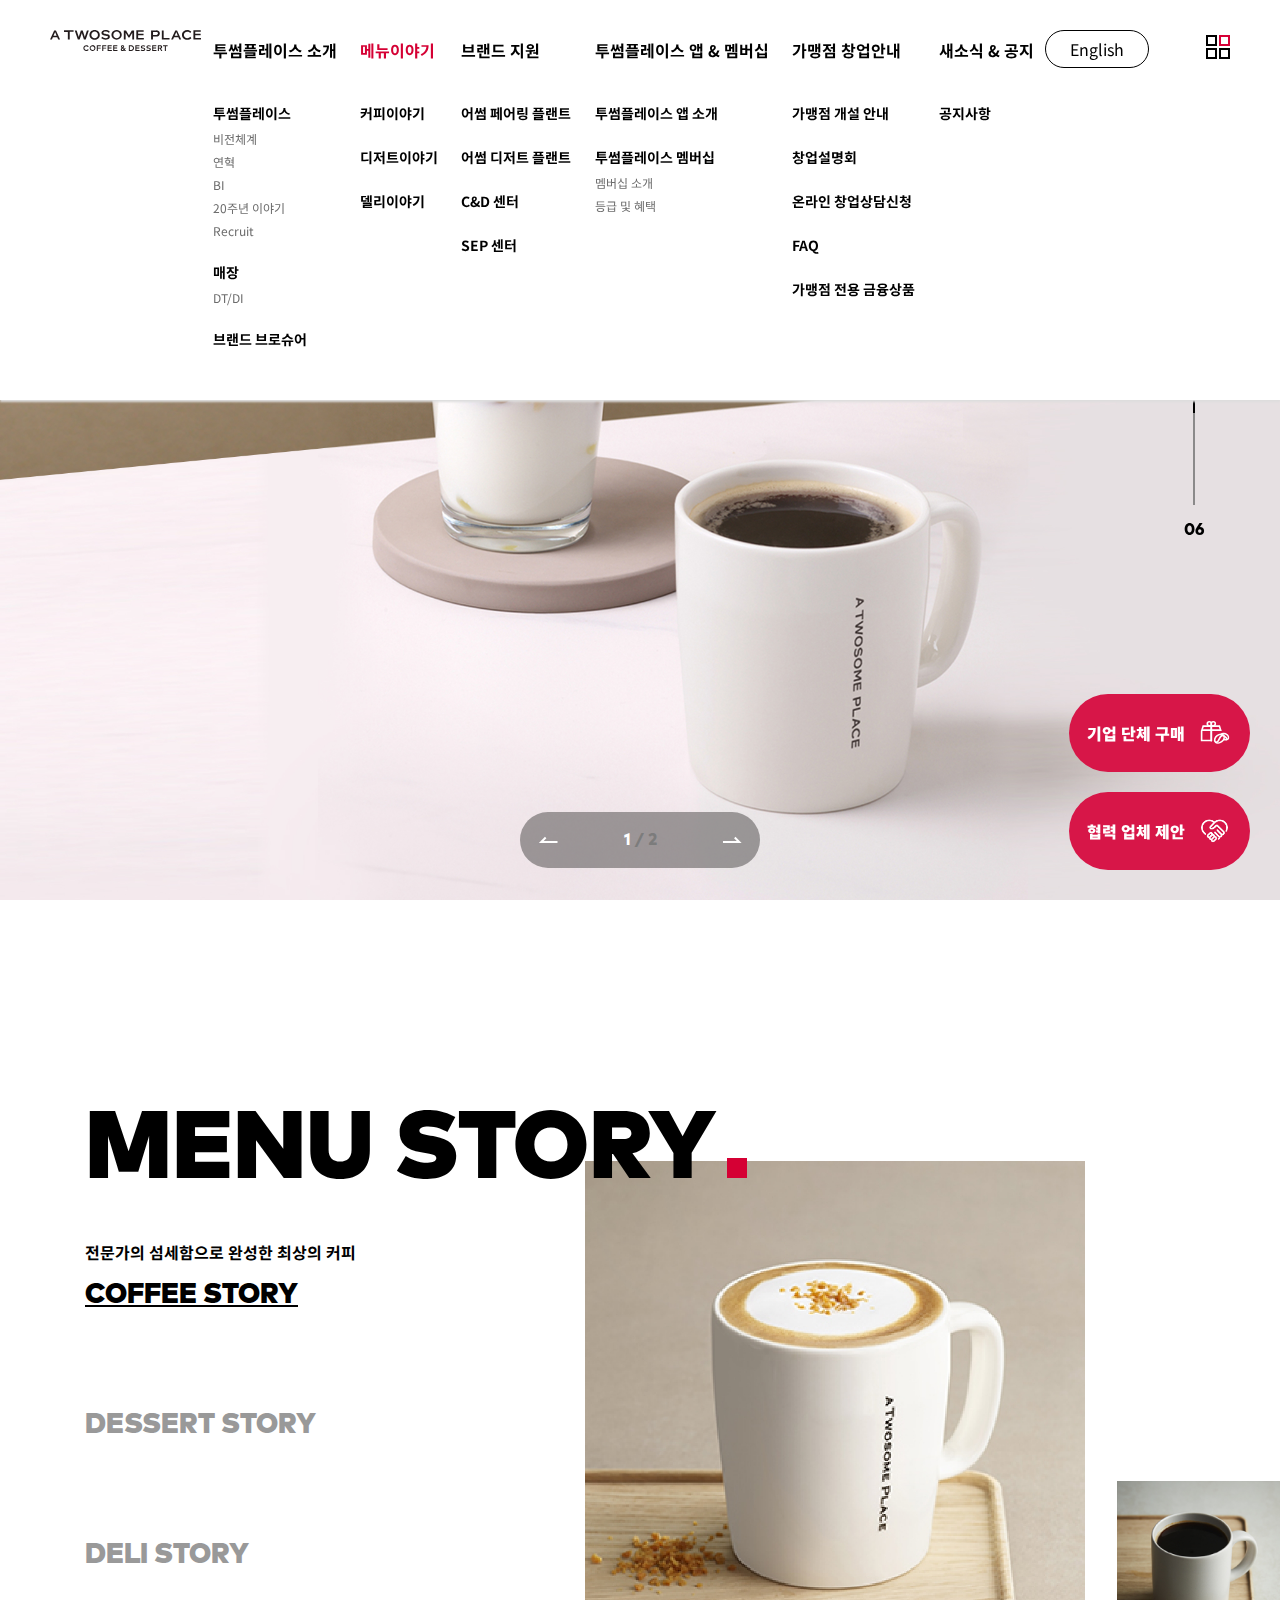
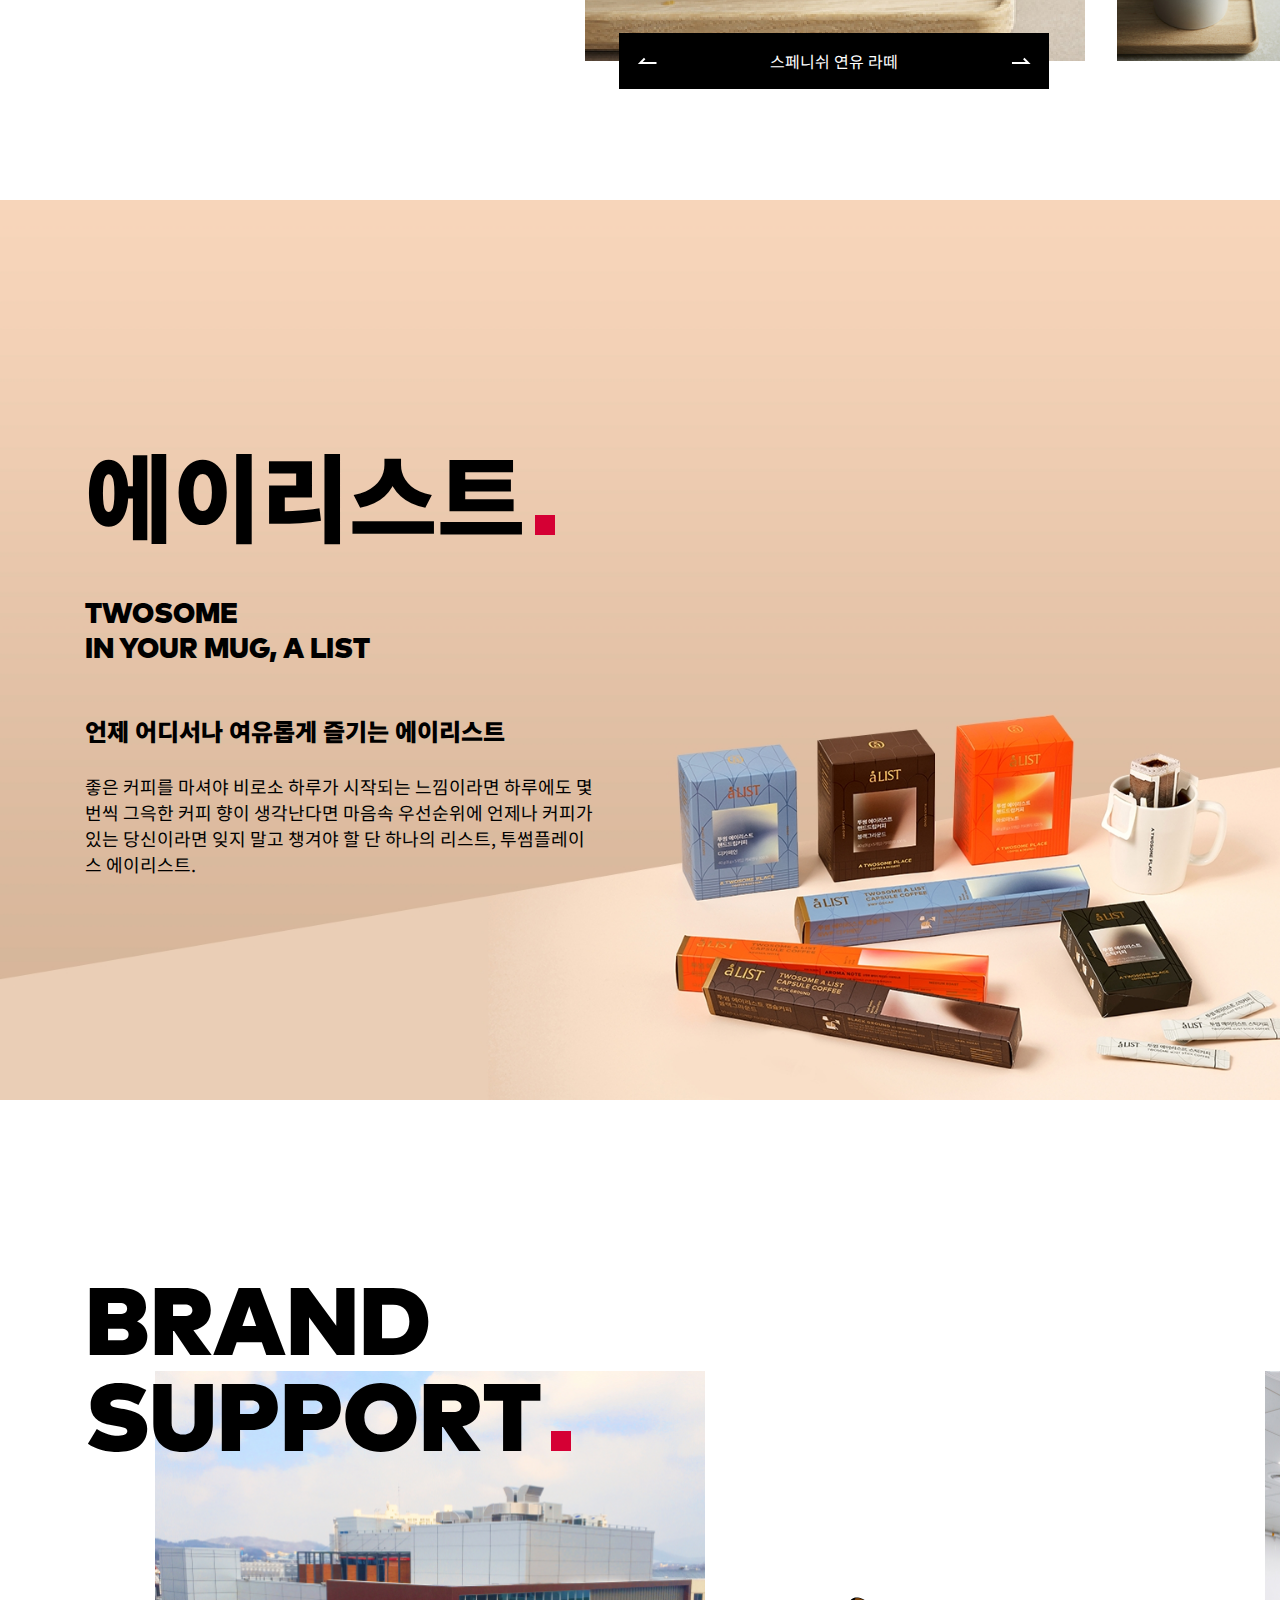
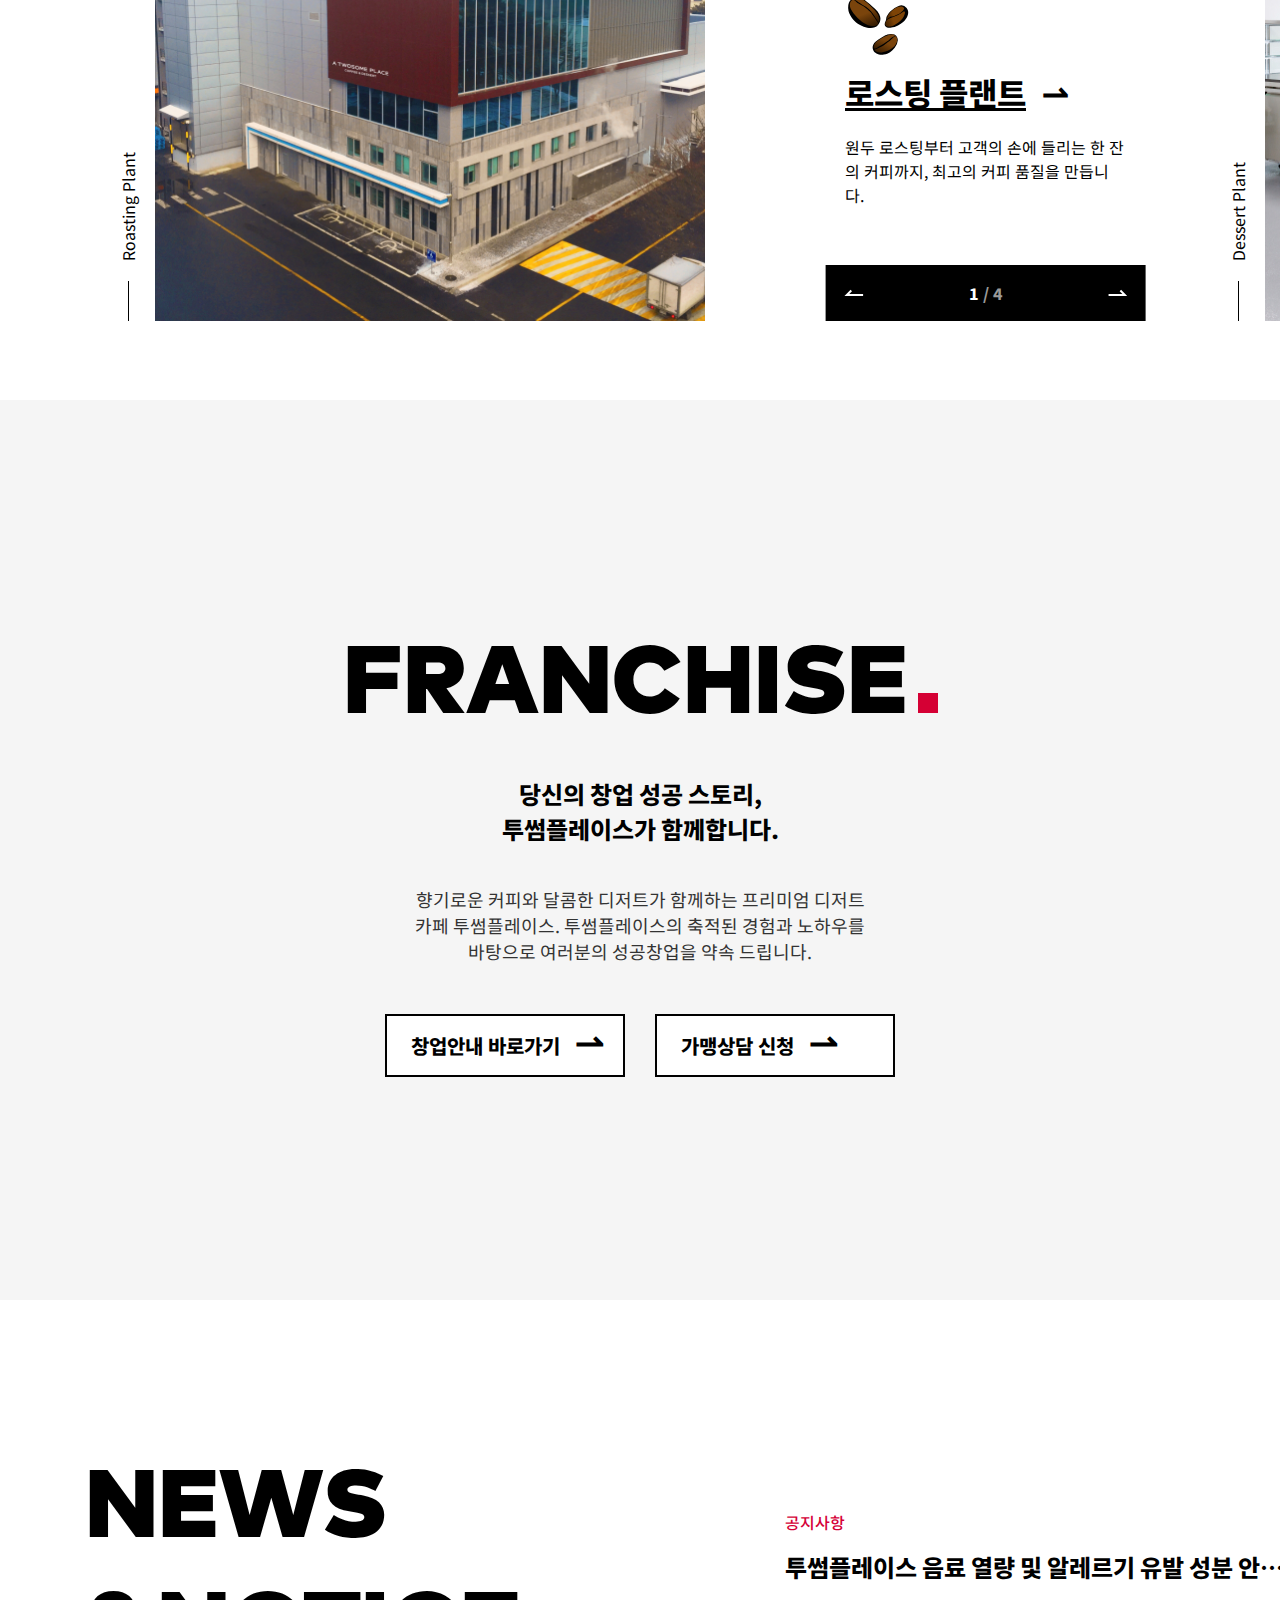
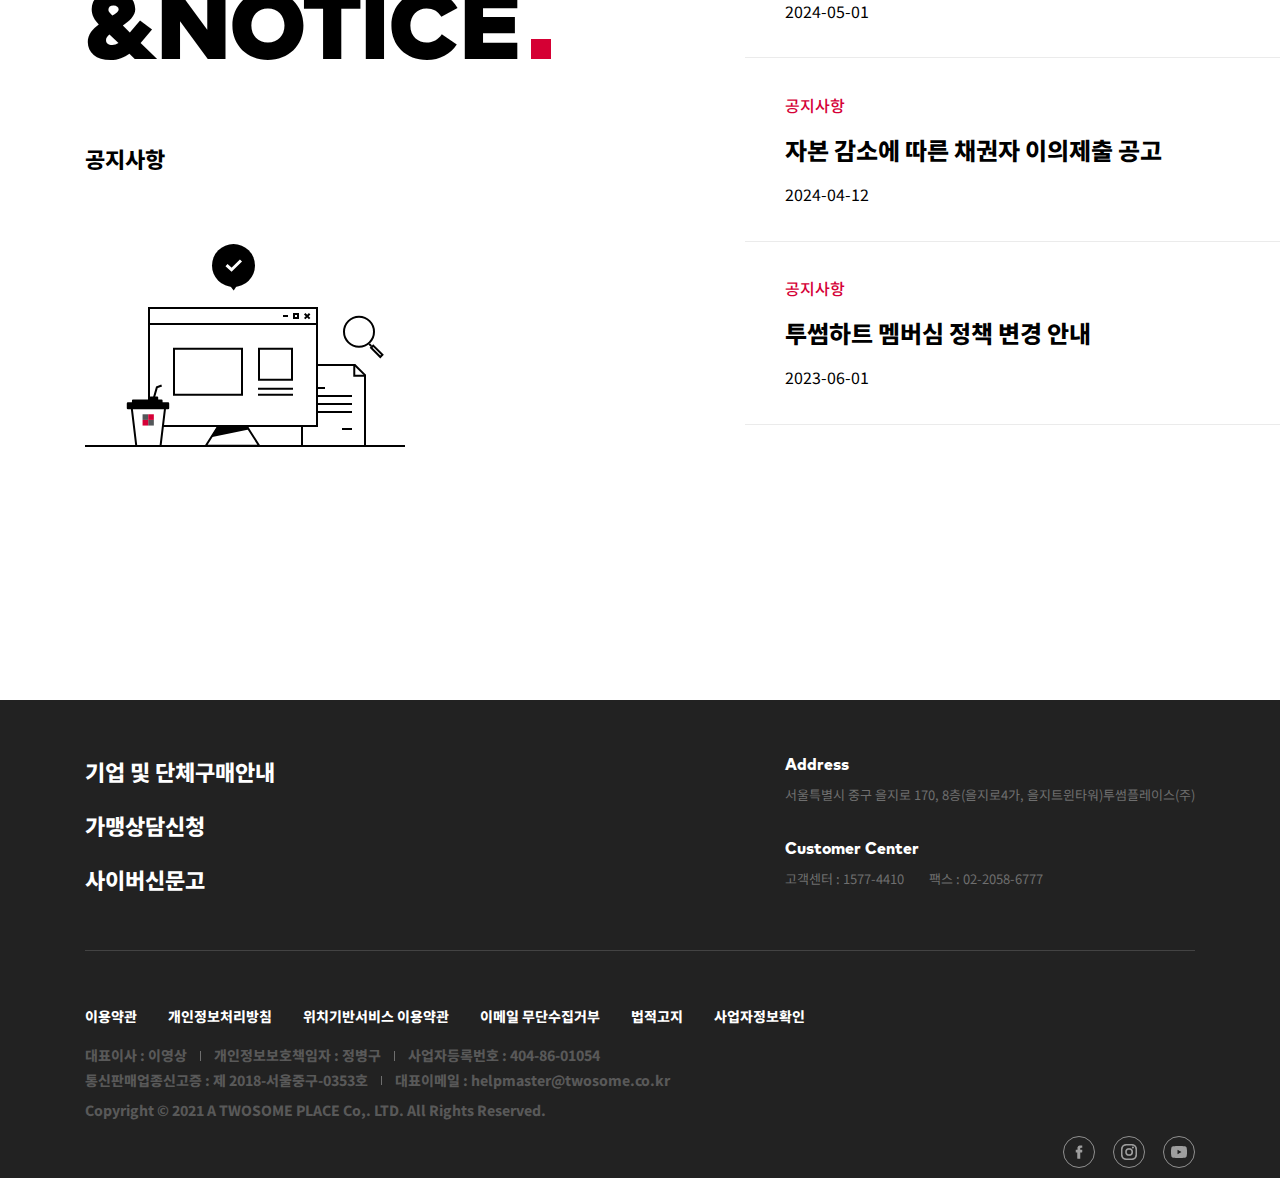
==== index.html @ de82278b "new" ====
<!DOCTYPE html>
<html lang="en">
<head>
    <meta charset="UTF-8">
    <meta name="viewport" content="width=device-width, initial-scale=1.0">
    <title>Document</title>
    <link rel="stylesheet" href="./style/reset.css">
    <link rel="preconnect" href="https://fonts.googleapis.com">
    <link rel="preconnect" href="https://fonts.gstatic.com" crossorigin>
    <link href="https://fonts.googleapis.com/css2?family=Noto+Sans+KR:wght@100..900&display=swap" rel="stylesheet">
    <link rel="stylesheet" href="./style/font.css">
    <link rel="stylesheet" href="./style/style_pc.css">
    <link rel="stylesheet" href="./style/style_tab.css">
    <link rel="stylesheet" href="./style/style_mo.css">
    <script src="./js/index.js"></script>
</head> 
<body>
    <!-- sliding section ui (한바닥씩 넘어가는 페이지)-->
    <div class="sliding_viewer">
        <div class="state cur_slide">01</div>
        <div class="process_box">
            <div class="current_process_bar"></div>
        </div>
        <div class="state all_slide">06</div>
    </div>
    
    <!-- 기업단체구매/협력업체제안 ui -->
    <ul class="fixed_menu">
        <li><a class="cor" href="#">기업 단체 구매</a></li>
        <li><a class="par" href="#">협력 업체 제안</a></li>
    </ul>

    <!-- 버튼 ui (최상단 슬라이드로 이동) -->
    <!-- <a href="#" class="btn_top">up</a> -->

    <header>
        <div id="logo">
            <h1><a href="./index.html"><img src="./img/logo_black.svg" alt="투썸플레이스로고"></h1></a>
        </div>
        <nav class="middle_nav">
            <ul>
                <li class="info"><a href="#">투썸플레이스 소개</a>
                    <ul>
                        <li>
                            <dl>
                                <dt><a href="#">투썸플레이스</a></dt>
                                <dd><a href="#">비전체계</a></dd>
                                <dd><a href="#">연혁</a></dd>
                                <dd><a href="#">BI</a></dd>
                                <dd><a href="#">20주년 이야기</a></dd>
                                <dd><a href="#">Recruit</a></dd>
                            </dl>
                        </li>
                        <li>
                            <dl>
                                <dt><a href="#">매장</a></dt>
                                <dd><a href="#">DT/DI</a></dd>
                            </dl>
                        </li>
                        <li>
                            <dl>
                                <dt><a href="#">브랜드 브로슈어</a></dt>
                            </dl>
                        </li>
                    </ul>
                </li>
                <li><a href="coffee_story.html">메뉴이야기</a>
                    <ul>
                        <li>
                            <dl>
                                <dt><a href="coffee_story.html">커피이야기</a>
                                </dt>
                            </dl>
                        </li>
                        <li>
                            <dl>
                                <dt>
                                    <a href="coffee_desert.html">디저트이야기</a>
                                </dt>
                            </dl>
                        </li>
                        <li><dl><dt><a href="#">델리이야기</a></dt></dl></li>
                    </ul>
                </li>

                <li><a href="#">브랜드 지원</a>
                <ul>
                    <li><dl><dt><a href="#">어썸 페어링 플랜트</dt></dl></a></li>
                    <li><dl><dt><a href="#">어썸 디저트 플랜트</dt></dl></a></li>
                    <li><dl><dt><a href="#">C&D 센터</dt></dl></a></li>
                    <li><dl><dt><a href="#">SEP 센터</dt></dl></a></li>
                </ul>
                </li>

                <li><a href="#">투썸플레이스 앱 & 멤버십</a>
                    <ul>
                        <li><dl><dt><a href="#">투썸플레이스 앱 소개</a></dt></dl></li>
                        <li>
                            <dl>
                                <dt><a href="#">투썸플레이스 멤버십</a></dt>
                                <dd><a href="#">멤버십 소개</a></dd>
                                <dd><a href="#">등급 및 혜택</a></dd>
                            </dl>
                        </li>
                    </ul>
                </li>
                <li><a href="#">가맹점 창업안내</a>
                    <ul>
                        <li><dl><dt><a href="#">가맹점 개설 안내</dt></dl></a></li>
                        <li><dl><dt><a href="#">창업설명회</dt></dl></a></li>
                        <li><dl><dt><a href="#">온라인 창업상담신청</dt></dl></a></li>
                        <li><dl><dt><a href="#">FAQ</dt></dl></a></li>
                        <li><dl><dt><a href="#">가맹점 전용 금융상품</dt></dl></a></li>
                    </ul>
                </li>
                <li><a href="#">새소식 & 공지</a>
                <ul>
                    <li><dl><dt><a href="#">공지사항</a></li></dt></dl>
                </ul>
                </li>
            </ul>
        </nav>

        <nav class="right_nav">
            <a class="lan_en twosome_en" href="#">English</a>
            <a href="#"><img src="./img/ico_24_allmenu_black.svg" alt="메뉴이미지"></a>
        </nav>
    </header>
    <main class="onepage_scl">
        <section class="main_banner">
            <div class="main_station">
                <ul class="main_train">
                    <li><img src="./img/imageye//MODS0030_20210617220418_hViWHnLB.jpg" alt="첫번 째 슬라이드 이미지 - 투썸플레이스 커피 사진"></li>
                    <li><img src="./img/imageye/MODS0030_20210617220342_PhOmqlrg.jpg" alt="두 번째 슬라이드 이미지 - 투썸플레이스 디저트 사진"></li>
                </ul>
                <div class="main_station_controler">
                    <div class="btn main_btn_prev"><img src="./img/imageye/ico_arrow_left.svg" alt="이전버튼"></div>
                    <div class="main_train_status">
                        <span class="main_cur_slide">1</span>
                        /
                        <span class="main_all_slide">2</span>
                    </div>
                    <div class="btn main_btn_next"><img src="./img/imageye/ico_arrow_right.svg" alt="다음버튼"></div>
                </div>
            </div>
        </section>       
        <section class="menu_story">
            <div class="inner_content">
                <div class="outer_menu">
                    <h2 class="big_title">MENU STORY</h2>
                    <div class="menu_frame">
                        <section>
                            <ul class="tab_title_ul">
                                <li class="on">
                                    <p>전문가의 섬세함으로 완성한 최상의 커피</p>
                                    <h3>COFFEE STORY</h3>
                                </li>
                                <li>
                                    <p>다양한 프리미엄 케이크 & 디저트</p>
                                    <h3>DESSERT STORY</h3>
                                </li>
                                <li>
                                    <p>가볍게 즐기는 맛있는 식사, 델리</p>
                                    <h3>DELI STORY</h3>
                                </li>
                            </ul>
                        </section>
                        <section class="tab_desc">
                            <div class="story_slider_station on">
                                <div class="story_slider_ctl">
                                    <div class="btn_story prev">
                                        <img src="./img/imageye/ico_arrow_left.svg" alt="이전메뉴">
                                    </div>
                                    <div class="menu_title_frame">스페니쉬 연유 라떼</div>
                                    <div class="btn_story next">
                                        <img src="./img/imageye/ico_arrow_right.svg" alt="다음메뉴">
                                    </div>
                                </div>
                                <ul class="story_slider_train">
                                    <li class="on">
                                        <a href="./coffee_story.html"><img src="./img/imageye/menu_coffee1.jpg" alt="스페니쉬 연유라떼"></a>
                                    </li>
                                    <li>
                                        <a href="./coffee_story.html"><img src="./img/imageye/menu_coffee2.jpg" alt="롱블랙"></a>
                                    </li>
                                    <li>
                                        <a href="./coffee_story.html"><img src="./img/imageye/menu_coffee3.jpg" alt="TWG 1837 블랙티"></a>
                                    </li>
                                    <li> 
                                        <a href="./coffee_story.html"><img src="./img/imageye/menu_coffee4.jpg" alt="스트로베리 피치 프라페"></a>
                                    </li>
                                </ul>
                            </div>
                            <div class="story_slider_station">
                                <ul class="story_slider_train">
                                    <li class="on">
                                        <a href="./coffee_desert.html"><img src="./img/imageye/menu_dessert1.jpg" alt="스트로베리 초콜릿 생크림"></a>
                                    </li>
                                    <li>
                                        <a href="./coffee_desert.html"><img src="./img/imageye/menu_dessert2.jpg" alt="마스카포네 티라미수"></a>
                                    </li>
                                    <li>
                                        <a href="./coffee_desert.html"><img src="./img/imageye/menu_dessert3.jpg" alt="레드벨벳"></a>
                                    </li>
                                    <li>
                                        <a href="./coffee_desert.html"><img src="./img/imageye/img_p_menu11.jpg" alt="뉴욕 치즈 케이크"></a>
                                    </li>
                                    <li>
                                        <a href="./coffee_desert.html"><img src="./img/imageye/menu_dessert5.jpg" alt="아이스 박스"></a>
                                    </li>
                                    <li>
                                        <a href="./coffee_desert.html"><img src="./img/imageye/menu_dessert6.jpg" alt="마카롱 세트(6개입)"></a>
                                    </li>
                                    <li>
                                        <a href="./coffee_desert.html"><img src="./img/imageye/menu_dessert7.jpg" alt="소프트 아이스크림(컵)"></a>
                                    </li>
                                </ul>
                            </div>
                            <div class="story_slider_station">
                                <ul class="story_slider_train">
                                    <li class="on">
                                        <a href="./coffee_desert.html"><img src="./img/imageye/menu_deli6.jpg" alt="호밀 B. E. L. T"></a>
                                    </li>
                                    <li>
                                        <a href="./coffee_desert.html"><img src="./img/imageye/menu_deli2.jpg" alt="페스토 햄치즈 파니니"></a>
                                    </li>
                                    <li>
                                        <a href="./coffee_desert.html"><img src="./img/imageye/menu_deli7.jpg" alt="# 베리 머치 에그"></a>
                                    </li>
                                    <li> 
                                        <a href="./coffee_desert.html"><img src="./img/imageye/menu_deli4.jpg" alt="그릴드 치킨 샐러드"></a>
                                    </li>
                                    <li> 
                                        <a href="./coffee_desert.html"><img src="./img/imageye/menu_deli8.jpg" alt="코코넛 카야 크루아상"></a>
                                    </li>
                                </ul>
                            </div>
                        </section>
                    </div>
                 </div>
            </div>
        </section>
        <section class="a_list">
            <div class="inner_content">
                <div class="a_list_txt">
                    <h2 class="big_title">에이리스트</h2>
                    <h3>TWOSOME<br>
                    IN YOUR MUG, A LIST</h3>
                    <h4>언제 어디서나 여유롭게 즐기는 에이리스트</h4>
                    <p>좋은 커피를 마셔야 비로소 하루가 시작되는 느낌이라면 하루에도 몇 번씩 그윽한 커피 향이 생각난다면 마음속 우선순위에 언제나 커피가 있는 당신이라면 잊지 말고 챙겨야 할 단 하나의 리스트, 투썸플레이스 에이리스트.</p>
                </div>
            </div>
        </section>
        <section class="brand_support">
            <div class="inner_content">
                <div class="outer_content">
                    <h2 class="big_title">BRAND<br>SUPPORT</h2>
                    <div class="brand_support_station">
                        <ul class="brand_support_train">
                            <li>
                                <figure>
                                    <figcaption>Roasting Plant</figcaption>
                                    <img src="./img/imageye/main_brand1.jpg" alt="로스팅 플랜트">
                                </figure>
                                <div class="brand_support_txt">
                                    <h5 class="sup1"><a href="#">로스팅 플랜트</a></h5>
                                    <p>원두 로스팅부터 고객의 손에 들리는
                                        한 잔의 커피까지, 최고의 커피 품질을
                                        만듭니다.
                                    </p>
                                </div>
                            </li>
                            <li>
                                <figure>
                                    <figcaption>Dessert Plant</figcaption>
                                    <img src="./img/imageye/main_brand2.jpg" alt="로스팅 플랜트">
                                </figure>
                                <div class="brand_support_txt">
                                    <h5 class="sup2"><a href="#">디저트 플랜트</a></h5>
                                    <p>최고의 맛과 품질을 자랑하는
                                        투썸플레이스의 디저트를 만듭니다.
                                    </p>
                                </div>
                            </li>
                            <li>
                                <figure>
                                    <figcaption>C&D Center</figcaption>
                                    <img src="./img/imageye/main_brand1.jpg" alt="로스팅 플랜트">
                                </figure>
                                <div class="brand_support_txt">
                                    <h5 class="sup3"><a href="#">C&D센터</a></h5>
                                    <p>창의성을 바탕으로 고부가가치 제품
                                        개발과 원가경쟁력을 갖춘 제품 체계를
                                        만들어 고객의 만족도를 높이고,
                                        더욱 투썸플레이스답게 만들어주는
                                        곳입니다.
                                    </p>
                                </div>
                            </li>
                            <li>
                                <figure>
                                    <figcaption>SEP Center</figcaption>
                                    <img src="./img/imageye/main_brand1.jpg" alt="로스팅 플랜트">
                                </figure>
                                <div class="brand_support_txt">
                                    <h5 class="sup4"><a href="#">SEP센터</a></h5>
                                    <p>투썸플레이스 SEP센터는 브랜드 가치를
                                        만들어 내는 전문가 육성 센터입니다.
                                    </p>
                                </div>
                            </li>
                        </ul>
                        <div class="story_slider_ctl">
                            <div class="btn_story prev">
                                <img src="./img/imageye/ico_arrow_left.svg" alt="이전메뉴">
                            </div>
                            <div class="menu_title_frame">
                                <span class="on">1</span>
                                <span>/ 4</span>
                            </div>
                            <div class="btn_story next">
                                <img src="./img/imageye/ico_arrow_right.svg" alt="다음메뉴">
                            </div>
                        </div>
                    </div>
                </div>
            </div>
        </section>
        <section class="franchise">
            <div class="animation_bg">
                <!-- <div class="circle cir1"></div>
                <div class="circle cir2"></div>
                <div class="circle cir3"></div>
                <div class="circle cir4"></div>
                <div class="circle cir5"></div> -->
            </div>
            <script>
                let animationBG = document.querySelector(".animation_bg")
                let result = ``
                for(let i=0; i<10 ; i++){
                    let divtop = (Math.random()*900)+50
                    let stime = Math.random()*4
                    let dtime = Math.random()*10+5 
                    // 50~ 950 사이
                    result += `<div class="circle" style= "animation: moveRtoL ${dtime}s linear ${stime}s infinite; top:${divtop}px"></div>`
                }
                animationBG.innerHTML = result
            </script>
            <div class="fran_bg">
            </div>
            <script>
                let franBG = document.querySelector(".fran_bg")
                let result1 = ``
                for(let j=1;j<=5;j++){
                    let divtop1 = (Math.random()*900)+50 
                    let stime1 = Math.random()*20
                    let dtime1 = Math.random()*10+10

                    result1 += `<div class="moveimg move_img${j}" style="background: url(./img/img_store_0${j}@3x.png) no-repeat 50% 50% / cover; animation: moveRtoL2 ${dtime1}s linear ${stime1}s infinite; top:${divtop1}px"></div>`
                }
                franBG.innerHTML = result1
            </script>
                
            <div class="inner_content">
                <div class="outer_fran">
                    <h2 class="big_title">FRANCHISE</h2>
                    <p class="fran1">당신의 창업 성공 스토리,<br>
                        투썸플레이스가 함께합니다.</p>
                     <p class="fran2">향기로운 커피와 달콤한 디저트가 함께하는 프리미엄 디저트<br>
                        카페 투썸플레이스. 투썸플레이스의 축적된 경험과 노하우를<br>
                        바탕으로 여러분의 성공창업을 약속 드립니다.</p>   
                    <div class="link_box">
                        <a href="#">창업안내 바로가기</a>
                        <a href="#">가맹상담 신청</a>
                    </div>
                </div>
            </div>
        </section>
        <section class="news_notice">
            <div class="inner_content">
                <div class="outer_content">
                    <div class="left_content">
                        <h2 class="big_title">NEWS<br>&NOTICE</h2>
                        <div class="left_bottom_content">
                            <p>공지사항</p>
                            <img src="./img/main_news_illust.svg" alt="뉴스일러스트">
                        </div>
                    </div>
                    <div class="right_content">  
                        <ul class="right_ul">
                            <li>
                                <a href="#">
                                <h3>투썸플레이스 음료 열량 및 알레르기 유발 성분 안내아아아</h3>
                                <p>2024-05-01</p>
                                </a>
                            </li>
                            <li>
                                <a href="#">
                                <h3>자본 감소에 따른 채권자 이의제출 공고</h3>
                                <p>2024-04-12</p>
                                </a>
                            </li>
                            <li>
                                <a href="#">
                                <h3>투썸하트 멤버심 정책 변경 안내</h3>
                                <p>2023-06-01</p>
                                </a>
                            </li>
                        </ul>
                    </div>
                </div>
            </div>
        </section>

    </main>
    <footer>
        <div class="inner_content">
            <div class="foot_top">
                <div class="foot_left">
                    <ul>
                        <li><a href="#">기업 및 단체구매안내</li></a>
                        <li><a href="#">가맹상담신청</li></a>
                        <li><a href="#">사이버신문고</li></a>
                    </ul>
                </div>
                <div class="foot_right">
                    <dl>
                        <dt>Address</dt>
                        <dd><Address>서울특별시 중구 을지로 170, 8층(을지로4가, 을지트윈타워)투썸플레이스(주) </Address></dd>
                        <dt>Customer Center</dt>
                        <div>
                            <dd>고객센터 : 1577-4410 </dd>
                            <dd>팩스 : 02-2058-6777</dd>
                        </div>
                    </dl>
                </div>
            </div>
            <div class="foot_bottom">
                <ul class="bt1">
                    <li><a href="#">이용약관</a></li>
                    <li><a href="#">개인정보처리방침</a></li>
                    <li><a href="#">위치기반서비스 이용약관</a></li>
                    <li><a href="#">이메일 무단수집거부</a></li>
                    <li><a href="#">법적고지</a></li>
                    <li><a href="#">사업자정보확인</a></li>
                </ul>
                <ul class="bt2">
                    <li>대표이사 : 이영상</li>
                    <li>개인정보보호책임자 : 정병구</li>
                    <li>사업자등록번호 : 404-86-01054</li>
                    <li>통신판매업종신고증 : 제 2018-서울중구-0353호</li>
                    <li>대표이메일 : helpmaster@twosome.co.kr</li>
                </ul>
                <p>Copyright &copy; 2021 A TWOSOME PLACE Co,. LTD. All Rights Reserved.</p>
            </div>
            <div class="linked">
                <a href="#"><img src="./img/facebook.png" alt="페이스북이미지"></a>
                <a href="#"><img src="./img/instargram.png" alt="인스타이미지"></a>
                <a href="#"><img src="./img/youtube.png" alt="유튜브이미지"></a>
            </div>
        </div>
    </footer>
</body>
</html>
---- style/font.css ----
@font-face {
    font-family: "twosome_en";
    src: url("../font/MARKPROBOLD.woff");
    font-weight: 700;
}
@font-face {
    font-family: "twosome_en";
    src: url("../font/MARKPROBLACK.woff");
    font-weight: 900;
}
@font-face {
    font-family: "twosome_en";
    src: url("../font/MARKPROBOOK.woff");
    font-weight: 400;
}
@font-face {
    font-family: "twosome_en";
    src: url("../font/MARKPROHEAVY.woff");
    font-weight: 800;
}
---- style/style_pc.css ----
@media (min-width :1024px){




/* common */

*{box-sizing: border-box;}
html{
    font-family: "Noto Sans KR", sans-serif;
    font-size: 16px;
}
/* .first_section{} */
.inner_content{
    /* 컨텐츠가 놓이는 공간 1110픽셀 화면 중앙배치 */
    width:1110px;
    margin:0 auto;
}

main>section{
    padding:60px 0;
}


h2{
    font-size: 35px;
    font-weight: 700;
}

.pColor_f{
    color:#d50034 !important
}

/* .twosome_en{
    font-family: "twosome_en";
    font-weight: 200;
} */
header{
    box-shadow:0px 2px 2px transparent ;
    /* border:1px solid red; */
    height:100px;
    padding:0 50px;
    display: flex;
    justify-content: space-between;
    align-items: flex-start;
    overflow: hidden;
    transition: all 0.6s ease 0s;
    position:fixed;
    width: 100%;
    top:0;
    z-index: 1000;
    background:rgba(255, 255, 255, 0);
}


header:hover{
    box-shadow:0px 2px 2px #dddddd ;
    height: 400px;
    background: white;;
}
main{
    padding-top: 100px;
}
#logo{
    /* border:1px solid lime; */
    margin-top: 30px;
}
#logo img{
    width: 200px;
}

.middle_nav{
    align-self:flex-start ;
    /* border:1px solid blue; */
    width: 1120px;
}


.middle_nav>ul{
    display: flex;
    align-items: flex-start;
    justify-content: space-around;
}


.middle_nav>ul>li>ul>li{
    /* border:1px solid blue; */
    margin-bottom: 20px;
}

.middle_nav>ul>li>ul>li:last-of-type{
    margin-bottom: 0;
}

.middle_nav>ul>li>ul>li>dl>dd{
    /* border:1px solid pink; */
    margin-bottom:6px;
}
.middle_nav>ul>li>ul>li>dl>dt{
    /* border:1px solid pink; */
    margin-bottom:6px;
}
.middle_nav>ul>li>ul>li>ul>li:last-of-type{
    margin-bottom: 0;
}



.middle_nav>ul>li>ul>li>dl>dt>a{font-size: 14px;
font-weight: bold;}
.middle_nav>ul>li>ul>li>dl>dd{font-size: 12px;
color:#6c6c6c}


.middle_nav a:hover{
    color:#d50034
}

/* .middle_nav>ul>li>ul{display: none;} */

.middle_nav>ul>li>a{
    display:flex;
    height: 100px;
    align-items: center;
    font-weight: bold;
}

.right_nav{
    display: flex;
    justify-content: space-between;
    width:245px;
    align-items: center;
    margin-top: 30px;
}
.lan_en{
    border:1px solid black;
    padding:6px 24px;
    border-radius: 32px;
    transition:  all 0.5s ease 0s;

}
.lan_en:hover{
    border:1px solid #d50034;
    background:#d50034 ;
    color: white;
}



.middle_nav>ul>li:nth-of-type(2)>a{
    color:#d50034
}

/* 서브페이지 타이틀부분 */
.title .inner_content{
    padding-bottom: 72px;
}

.title h2{
    font-size: 62px;
    font-weight: bold;
}
.inner_content>p{
    margin-bottom: 70px;
}

.title p a{
    color:#5f5f5f;
    padding: 0 7px;
}
.title p a:nth-of-type(1){
    padding-left: 0;
}

.middlecontent .inner_content{
    display: flex;
    justify-content: space-between;
}

.txtframe{
    width:480px;
    display: flex;
    flex-direction: column;
    justify-content: space-between;
    padding: 63px 0 53px 0;
}

/* .txtframe>*{
    flex:1;
} */


.imgframe{
    width: 443px;
}

.txtframe>h3{
    /* width:360px ; */
    font-size:  55px;
    font-family: "twosome_en";
    font-weight: 900;
}

.sub_txt{
    font-size: 27px;
    font-weight: 700;
}



.second_section>.inner_content>h2{
    margin-bottom: 28px;
}
.blend_list{
    display: flex;
    text-align: center;
}

.blend_list>li{
    border:1px solid #e1e1e1;
    flex:1;
    margin-right:28px;
}
.blend_list>li:last-of-type{
    margin-right: 0;
}

.bd_top{
    border-bottom:1px solid #e1e1e1;
    padding:45px 0;
}

.bd_bt{
    padding:45px 35px;
    font-size:13px;
}


.bd_top>dl>dt{
    font-size:17px;
    font-family: "twosome_en","Noto Sans KR", sans-serif;
    font-weight: 800;
    margin-top: 26px;
    margin-bottom: 10px;
}

.bd_top>dl>dd{
    font-size:12px;
    font-family: "twosome_en","Noto Sans KR", sans-serif;
    font-weight: 400;
    color:#53575a;
}
.pl_f25329{
    color:#f25329 !important
}

.pl_4388bc{
    color:#4388bc !important
}

.bd_bt .bd_bold{
    font-size:18px;
    font-family: "twosome_en","Noto Sans KR", sans-serif;
    font-weight:700 ;
    margin-bottom:10px;
}

.bd_bt>h3{
    font-size:18px;
    font-family: "twosome_en","Noto Sans KR", sans-serif;
    font-weight:700 ;
    margin-bottom:10px;
}

.bd_bt>ul{
    font-family: "twosome_en","Noto Sans KR", sans-serif;
}


.bd_bt>dl{
    margin-bottom:30px;
}

.bd_bt>dl:last-of-type{
    margin-bottom: 0;
}

.bd_bt>ul>li{
    margin-bottom: 12px;
}

.bd_bt>ul>li:last-of-type{
    margin-bottom: 0;
}

.bd_bt>ul>li::before{
    color:#d50037;
    content: "✔";
    margin-right:8px;
}

.bd_bt>.bd_score{
    width: 160px;
    display: flex;
    margin:10px auto;
    align-items: center;
    justify-content: space-between;
}

.bd_score>dt{
    margin-right:16px
}
.bd_score>dd{
    font-size:0;
    width: 16px;
    height: 16px;
    background: #d6d6d6;
    border-radius: 50%;
}
.bd_score>dd:last-of-type{
    margin-right: 0;
}

.bd_score>.active{
    background:#d50037;
}


.third_section>.inner_content>h2{
    margin-bottom:30px;
}

.drink_list{
    width: 100%;
    display: flex;
    flex-wrap: wrap;
}

.drink_list>li{
    width: calc((100% - 90px)/4);
    margin-right: 30px;
    margin-bottom: 50px;
}

.drink_list>li:nth-of-type(4n){
    margin-right: 0;
}

.drink_list>li>dl{
    margin-top: 30px;
}
.drink_list>li>dl>dt:nth-of-type(1){
    font-size:20px;
    font-weight: 700;
    margin-bottom: 15px;
}
.drink_list>li>dl>dt:nth-of-type(2){
    font-family: "twosome_en","Noto Sans KR", sans-serif;
    font-size:14px;
    color:#707070;
    margin-bottom: 25px;
}
.drink_list>li>dl+p{
    font-size:13px;
    margin-top:20px;
    color:#707070;
}

.drink_list>li>div{
    height: 256px;
}
.drink_list>li>div img{
    width: 100%;
    height: 100%;
    object-fit: cover;
}

.drink_list>li>div{
    position: relative;
}
.drink_list>li>div>span{
    font-size: 10px;
    font-family: "twosome_en","Noto Sans KR", sans-serif;
    padding:5px 8px 4px 8px;
    top:8px;
    left:0;
    position: absolute;
    background: black;
    color:white;
}
footer{
    margin-top: 100px;
    background: #222222;
    color:white;
    padding-bottom:10px;
}

.foot_top{
    width: 100%;
    padding-top:55px;
    display:flex;
    justify-content: space-between;
    padding-bottom:55px;
    border-bottom: 1px solid #434343;
}

.foot_left>ul{
    font-size: 22px;
    font-weight: 800;
    display: flex;
    height: 140px;
    flex-direction: column;
    justify-content: space-between;
}

.foot_right>dl>dt{
    margin-bottom: 10px;
    font-family: "twosome_en","Noto Sans KR", sans-serif;
    font-weight: 800;
}

.foot_right dd{
    color:#6f6f6f;
    font-size: 13px;
}
.foot_right>dl>dd:nth-of-type(1){
    margin-bottom:35px;
}
.foot_right>dl>div{
    display: flex;
}

.foot_right>dl>div>dd:nth-of-type(1){
    margin-right:25px;
}

.foot_bottom{
    margin-top:55px;
    margin-bottom:16px;
}
.bt1{
    font-weight: 800;
    display: flex;
    width: 720px;
    justify-content: space-between;
    margin-bottom: 25px;
    font-size:14px;
}

.bt2{
    font-weight: 800;
    color:#595959;
    display: flex;
    flex-wrap: wrap;
    width: 780px;
}

.bt2+p{
    font-weight: 800;
    color:#595959;
    font-size:14px;
}

.bt2>li{
    font-size:14px;
    margin-bottom:15px;
    padding:0 13px;
    border-right:1px solid #6f6f6f;
    line-height: 69%;
}
.bt2>li:nth-of-type(1){
    padding-left:0;
}
.bt2>li:nth-of-type(4){
    padding-left:0;
}
.bt2>li:last-of-type{
    border-right: none;
}
.bt2>li:nth-of-type(3){
    padding-right:0;
    border-right:none;
}

.bt1>li>a:hover{
    color:#f5ce3e;
}

.linked{
    width: 100%;
    display: flex;
    justify-content: flex-end;
}
.linked>a{
    border:1px solid #909090;
    background: #222222;
    margin-right:18px;
    width:32px;
    height:32px;
    border-radius: 50%;
    display: flex;
    align-items: center;
    justify-content: center;
}
.linked>a:last-of-type{
    margin-right:0;
}


.sliding_viewer{
    position: fixed;
    right:55px;
    top:calc(50% - 105px);
    width: 62px;
    height: 210px;
    font-family: "twosome_en";
    font-weight: 800;
    z-index: 500;
}
.state{
    height: 50px;
    display: flex;
    justify-content: center;
    align-items: center;
}
.process_box{
    height:110px;
    width: 2px;
    margin:0 auto;
    background:rgba(111, 111, 111, 0.76)
}

.current_process_bar{
    height: calc(110px/6);
    background: #000;

}



.fixed_menu{
    position:fixed;
    right:30px;
    bottom:30px;
    z-index: 500
}

.fixed_menu>li{
    background: #d71648;
    color:#fff;
    margin-bottom:20px;
    border-radius: 40px;
    font-weight: 900;
}

.fixed_menu>li:last-of-type{
    margin-bottom:0;
}
.fixed_menu li a{
    display: flex;
    justify-content: center;
    align-items: center;
    padding:24px 18px;
}
.fixed_menu li a::after{
    content: '';
    display: inline-block;
    width: 35px;
    height: 30px;
    margin-left:12px;
}

.cor:after{
    background: url("../img/imageye/ico_floating.svg") no-repeat 50% 50% / contain;
}
.par:after{
    background: url("../img/imageye/ico_floating_iof.png") no-repeat 50% 50% / contain;
}

main>section.main_banner{
    padding:0;
}

main.onepage_scl{
    padding-top:0;
}
.onepage_scl>section{
    height: 100vh;
    box-sizing: border-box;
}

.main_station{
    width: 100%;
    height: 100%;
    overflow: hidden;
    position: relative;

}

ul.main_train{
    width: 200%;
    height: 100%;
    display: flex;
    transition: all 1s ease 0s;
    
}
.main_station>ul.main_train>li{
    flex:1
}

ul.main_train>li>img{
    width: 100%;
    height: 100%;
    object-fit:cover;
}

.main_station_controler{
    color:#7c7c7c;
    background: rgba(94, 92, 92, 0.582);
    border-radius: 30px;
    width: 240px;
    height:56px;
    position: absolute;
    bottom:32px;
    left:calc(50% - 120px);
    display: flex;
    justify-content: space-between;
    align-items: center;
    font-family: "twosome_en";
    font-weight: 800;
}
.btn{
    width: 56px;
    height: 56px;
    display: flex;
    justify-content: center;
    align-items: center;
    cursor: pointer;    
}

.main_cur_slide{
    color:white;
}

.menu_story{
    overflow: hidden;
}

.menu_story .inner_content{
    display: flex;
    justify-content: center;
    align-items: center;
    height: 100%;
}

.outer_menu{
    width: 100%;
}
.big_title{
    font-size: 96px;
    font-family: "twosome_en";
    font-weight: 900;
    z-index: 30;
}

.big_title:after{
    content: '';
    display: inline-block;
    width: 20px;
    height: 20px;
    background:#d50034;;
    margin-left: 10px;
}

.menu_frame{
    display: flex;
    z-index: 25;
}

.menu_frame>section{
    width: 50%;
}

.menu_frame>section:nth-of-type(1){
    width: 500px;
}


.tab_title_ul h3{
    font-family: "twosome_en","Noto Sans KR", sans-serif;
    font-size: 28px;
    font-weight: 900;
}
.tab_title_ul{
    height: 440px;
    display: flex;
    flex-direction: column;
    justify-content: space-around;
    padding-top: 50px;
}
.tab_title_ul>li{
    color:#999;
}
.tab_title_ul p{
    font-size:16px;
    font-weight: 700;
    margin-bottom: 14px;
    opacity: 0;
}

.tab_title_ul>li.on{
    color:black
}
.tab_title_ul>li.on>p{
    opacity: 1;
}

.tab_title_ul>li.on>h3{
    text-decoration: underline;

}


.tab_desc{
    height: 500px;
    position: relative;
}

.story_slider_station{
    width:2000px;
    height: 100%;
    display: none;
    position: relative;
}
.story_slider_station.on{
    display: block;
}

.story_slider_train{
    display: flex;
    height: 100%;
    align-items: flex-end;
    
}

.story_slider_train>li{
    width: 180px;
    height: 180px;
    flex-grow:0 ;
    flex-shrink: 0;
    margin-right:32px;
}
.story_slider_train>li:last-of-type{
    margin-right: 0px;
}

.story_slider_train>li>a{
    display: block;
    width: 100%;
    height: 100%;
}

.story_slider_train>li>a>img{
    width: 100%;
    height: 100%;
    object-fit: cover;
}
.story_slider_train>li.on{
    width:500px;
    height:100%;
}

.menu_story .big_title{
    position: relative;
    top:50px;
    z-index: 1;
    
}

.story_slider_ctl{
    display: flex;
    justify-content: space-between;
    align-items: center;
    width: 430px;
    height: 56px;
    background: black;
    color:white;
    position: absolute;
    bottom:-28px;
    left:34px;
}

.btn_story{
    display: flex;
    justify-content: center;
    align-items: center;
    width: 56px;
    height: 100%;
    cursor: pointer;
}







.a_list{
    background: url("../img/imageye/main_alist_pc.jpg") no-repeat 50% 50% / cover;;
}

.a_list>.inner_content{
    height: 100%;
    display: flex;
    justify-content:flex-start;
    align-items: center;
}
.a_list_txt .big_title{
    font-family: "Noto Sans KR", sans-serif;
    font-weight: 900;
}

.a_list_txt{
    width: 510px;
}

.a_list_txt>h3{
    font-family: "twosome_en","Noto Sans KR", sans-serif;
    font-size: 28px;
    font-weight: 900;
    margin-top: 35px;
}
.a_list_txt>h4{
    font-size:24px;
    font-weight: 900;
    margin-top: 45px;
}
.a_list_txt>p{
    margin-top:25px ;
    font-size:18px;

}

.brand_support{
    overflow: hidden;
}
.brand_support>.inner_content{
    height: 100%;
    display: flex;
    align-items: center;
}
.outer_content{
    width: 100%;
}

.brand_support .big_title{
    position: relative;
    top:100px;
    line-height: 100%;
}
.brand_support_station{
    width: 200%;
    height:550px;
    position: relative;
    overflow: hidden;
}

.brand_support_train{
    width:200%;
    /* 부모태그의 4배 */
    height:100%;
    display: flex;
    transition: all 0.3s linear 0s;
}
.brand_support_train>li{
    flex:1;
    height: 100%;
    display: flex;
    justify-content: space-around;
}
.brand_support_train>li>figure{
    width: 550px;
    height: 550px;
    position: relative;
}
.brand_support_txt{
    width: 280px;;
    align-self: flex-end;
    padding-bottom:114px;

}
.brand_support_train>li>figure>figcaption{
    position: absolute;
    left:-15px;
    bottom:0;
    display: flex;
    align-items: center;
    transform-origin: 0% 100%;
    transform:rotate(-90deg)
}

.brand_support_train>li>figure>figcaption::before{
    content: '';
    display: inline-block;
    width: 40px;
    height: 1px;
    background: black;
    margin-right:20px;
}
.brand_support_txt>h5{
    font-size: 32px;
    font-weight: 800;
    margin-bottom:20px;
    position: relative;
}
.brand_support_txt>h5>a{
    text-decoration: underline;
}
.brand_support_txt>h5::before{
    content: '';
    position: absolute;
    top:-77px;
    left:0;
    width: 67px;
    height: 67px;
}
.sup1::before{
    background: url("../img/imageye/ico_brand1.svg") no-repeat 50% 50% / contain;
}
.sup2::before{
    background: url("../img/imageye/ico_brand2.svg") no-repeat 50% 50% / contain;
}
.sup3::before{
    background: url("../img/imageye/ico_brand3.svg") no-repeat 50% 50% / contain;
}
.sup4::before{
    background: url("../img/imageye/ico_brand4.svg") no-repeat 50% 50% / contain;
}
.brand_support .brand_support_txt>h5::after{
    content: '⇀';
    width: 35px;
    height:30px;
    margin-left:16px;
    text-decoration:none;
    display: inline;
}


.brand_support_station .story_slider_ctl{
    display: flex;
    justify-content: space-between;
    align-items: center;
    width: 320px;
    height: 56px;
    background: black;
    color:white;
    position: absolute;
    bottom:0;
    left: 25%;
    transform: translateX(58%);
}

.brand_support .menu_title_frame>span{
    font-weight: 800;
    color:#999
}
.brand_support .menu_title_frame>span.on{
    color:white;
}

.franchise{
    position: relative;
    background: #f5f5f5;
    z-index: 25;
}
.franchise .inner_content{
    width: 100%;
    height: 100%;
    display: flex;
    align-items: center;
    justify-content: center;
    position:relative;
    z-index:50;
}
.outer_fran{
    width: 600px;
    text-align: center;
}
.outer_fran .fran1{
    margin-top:30px;
    margin-bottom:40px;
    font-weight: 800;
    font-size: 24px;
}
.outer_fran .fran2{
    font-weight: 400;
    font-size:18px;
    color:#333;
    margin-bottom : 50px;
}

.link_box{
    display: flex;
    width: 100%;
    justify-content: space-between;
}
.link_box>a{
    font-size:20px;
    font-weight: 800;
    margin-left:45px;
    margin-right:45px;
    display: flex;
    width: 240px;
    height: 63px;
    border:2px solid black;
    align-items: center;
    justify-content: flex-start;
    padding-left:24px;
    background: #fff;
    transition:all 0.3s linear 0s;
    position: relative;
    overflow: hidden;
    z-index: 3;
}

.link_box>a:nth-of-type(1){
    margin-right:0;
}
.link_box>a:last-of-type{
    margin-left: 0;
}
.link_box>a::after{
    content:"⇀";
    font-size:35px;
    padding-left:15px;
    padding-bottom:10px;
}

.link_box>a:hover{
    color:white;
}
.link_box>a::before{
    width: 100%;
    height: 100%;
    content: '';
    transition:all 0.3s linear 0s;
    position: absolute;
    left:-100%;
    top:0;
    background: black;
    z-index: -1;

}
.link_box>a:hover::before{
    left:0;
    top:0;
}

.animation_bg{
    position:absolute;
    width: 100%;
    height:100%;
    top:0;
    left:0;
    /* background: olive;; */
    z-index:10;
}
.franchise{
    position: relative;
}
@keyframes moveRtoL {
    0%{transform: translateX(0vw);
        }

    100%{transform: translate(-100vw);}
}

@keyframes moveRtoL2 {
    0%{transform: translateX(0vw);
    }

    100%{transform: translate(calc(-130vw));}
}
.circle{
    width:10px;
    height:10px;
    border-radius: 50%;
    background: #d6d6d6;
    position: absolute;
    right:-10px;
}


.franchise{
    overflow:hidden
}

.moveimg{
    border-radius: 50%;
    width: 163px;
    height: 163px;
    position: absolute;
    right:-163px;
    animation: moveRtoL2 5s linear 0s infinite;
}
.moveimg::after{
    z-index:15;
    content: '';
    position:absolute;
    border-radius: 20px 20px 20px 0;
    background: rgba(230, 32, 81, 0.747);
    font-size: 12px;
    width: 100px;
    height:30px;
    display: flex;
    justify-content: center;
    align-items: center;
    color: white;
    right:-20%;
    top:20%;

}
.move_img1:after{
    content: '을지트윈타워점';
}

.move_img2:after{
    content: '부산송정힐스점';
}

.move_img3:after{
    content: '부산송정힐스점';
}

.move_img4:after{
    content: '춘천구봉산점';
}


.move_img5:after{
    content: '제주애월화귀점';
}


.news_notice .outer_content{
    display: flex;
    justify-content: space-between;

}
.news_notice>.inner_content{
    height: 100%;
    display: flex;
    justify-content: center;
    align-items: center;
}
.right_content{
    width: 590px;
    align-items: center;
    display: flex;
}
.right_ul{
    display: flex;
    flex-direction: column;
    justify-content: space-between;
    width: 590px;
    height: 550px;
    margin-left:140px;
}
.right_ul>li{
    height:calc(100% / 3 );
    display: flex;
    flex-direction: column;
    justify-content: center;
    border-bottom:1px solid #ebebeb;
    padding:0 40px;
    position: relative;
    overflow: hidden;
    transition: all 0s linear 0s;
}
.right_ul h3{
    margin-bottom: 15px;
    overflow: hidden;
    width: 100%;
    font-size:24px;
    font-weight: 800;
    white-space: nowrap;
    text-overflow: ellipsis;
    margin-top:15px;
}

.right_ul>li>a::before{
    content: "공지사항";
    color:#d50037;
    font-weight: 500;
}

.news_notice .big_title{
    position: relative;
}
.news_notice .big_title:after{
    content: '';
    display: inline-block;
    width: 20px;
    height: 20px;
    background:#d50034;;
    margin-left: 10px;
    /* position: absolute; */
    bottom:35px;
    right:-25px;
}

.left_bottom_content>p{
    font-weight: 800;
    font-size: 22px;
    margin-top:50px;
    margin-bottom: 70px;
}

.right_ul>li::after{
    content: '';
    position: absolute;
    left:0;
    top:0;
    width:0;
    height: 100%;
    color:white;
    background: #000;
    transition: all 0.2s linear 0s;
    z-index: -1;
}
.right_ul>li:hover::after{
    width:100%;   
}

.right_ul>li:hover{
    color:white;
}

.right_ul li:hover h3{
    text-decoration: underline;

}    
}
---- style/style_tab.css ----
@media (min-width : 768px) and (max-width:1023px){
    


/* common */

*{box-sizing: border-box;}
html{
    font-family: "Noto Sans KR", sans-serif;
    font-size: 16px;
}
/* .first_section{} */
.inner_content{
    /* 컨텐츠가 놓이는 공간 1110픽셀 화면 중앙배치 */
    width:90%;
    margin:0 auto;
}

main>section{
    padding:30px 0;
}


h2{
    font-size: 35px;
    font-weight: 700;
}

.pColor_f{
    color:#d50034 !important
}

/* .twosome_en{
    font-family: "twosome_en";
    font-weight: 200;
} */
header{
    box-shadow:0px 2px 2px transparent ;
    /* border:1px solid red; */
    height:80px;
    padding:0 45px;
    display: flex;
    justify-content: space-between;
    align-items: center;
    overflow: hidden;
    transition: all 0.6s ease 0s;
    position:fixed;
    width: 100%;
    top:0;
    z-index: 1000;
    background:rgba(255, 255, 255, 0);
}


main{
    padding-top: 80px;
}

#logo img{
    width: 200px;
}

.middle_nav{
    display:none
}


.right_nav{
    display: flex;
    justify-content: space-between;
    width:150px;
    align-items: center;
}
.lan_en{
    border:1px solid black;
    padding:6px 24px;
    border-radius: 32px;
    transition:  all 0.5s ease 0s;

}
.lan_en:hover{
    border:1px solid #d50034;
    background:#d50034 ;
    color: white;
}



/* 서브페이지 타이틀부분 */
.title .inner_content{
    padding-bottom: 72px;
}

.title h2{
    font-size: 62px;
    font-weight: bold;
}
.inner_content>p{
    margin-bottom: 40px;
    font-size: 15px;
}

.title p a{
    color:#5f5f5f;
    padding: 0 7px;
}
.title p a:nth-of-type(1){
    padding-left: 0;
}

.middlecontent .inner_content{
    display: flex;
    justify-content: space-between;
}

.txtframe{
    width:425px;
    display: flex;
    flex-direction: column;
    justify-content: space-between;
    padding: 63px 0 53px 0;
    margin-right:30px;
}

/* .txtframe>*{
    flex:1;
} */



.third_section{
    padding-top:100px;
}
.imgframe{
    width: 415px;
}

.txtframe>h3{
    /* width:360px ; */
    font-size: 45px;
    font-family: "twosome_en";
    font-weight: 900;
}

.sub_txt{
    font-size: 27px;
    font-weight: 700;
}



.second_section>.inner_content>h2{
    margin-bottom: 28px;
}
.blend_list{
    display: flex;
    text-align: center;
}

.blend_list>li{
    border:1px solid #e1e1e1;
    flex:1;
    margin-right:28px;
}
.blend_list>li:last-of-type{
    margin-right: 0;
}

.bd_top{
    border-bottom:1px solid #e1e1e1;
    padding:45px 0;
}

.bd_bt{
    padding:45px 35px;
    font-size:13px;
}


.bd_top>dl>dt{
    font-size:17px;
    font-family: "twosome_en","Noto Sans KR", sans-serif;
    font-weight: 800;
    margin-top: 26px;
    margin-bottom: 10px;
}

.bd_top>dl>dd{
    font-size:12px;
    font-family: "twosome_en","Noto Sans KR", sans-serif;
    font-weight: 400;
    color:#53575a;
}
.pl_f25329{
    color:#f25329 !important
}

.pl_4388bc{
    color:#4388bc !important
}

.bd_bt .bd_bold{
    font-size:18px;
    font-family: "twosome_en","Noto Sans KR", sans-serif;
    font-weight:700 ;
    margin-bottom:10px;
}

.bd_bt>h3{
    font-size:18px;
    font-family: "twosome_en","Noto Sans KR", sans-serif;
    font-weight:700 ;
    margin-bottom:10px;
}

.bd_bt>ul{
    font-family: "twosome_en","Noto Sans KR", sans-serif;
}


.bd_bt>dl{
    margin-bottom:30px;
}

.bd_bt>dl:last-of-type{
    margin-bottom: 0;
}

.bd_bt>ul>li{
    margin-bottom: 12px;
}

.bd_bt>ul>li:last-of-type{
    margin-bottom: 0;
}

.bd_bt>ul>li::before{
    color:#d50037;
    content: "✔";
    margin-right:8px;
}

.bd_bt>.bd_score{
    width: 160px;
    display: flex;
    margin:10px auto;
    align-items: center;
    justify-content: space-between;
}

.bd_score>dt{
    margin-right:16px
}
.bd_score>dd{
    font-size:0;
    width: 16px;
    height: 16px;
    background: #d6d6d6;
    border-radius: 50%;
}
.bd_score>dd:last-of-type{
    margin-right: 0;
}

.bd_score>.active{
    background:#d50037;
}


.third_section>.inner_content>h2{
    margin-bottom:30px;
}

.drink_list{
    width: 100%;
    display: flex;
    flex-wrap: wrap;
}

.drink_list>li{
    width: calc((100% - 90px)/4);
    margin-right: 30px;
    margin-bottom: 50px;
}

.drink_list>li:nth-of-type(4n){
    margin-right: 0;
}

.drink_list>li>dl{
    margin-top: 30px;
}
.drink_list>li>dl>dt:nth-of-type(1){
    font-size:20px;
    font-weight: 700;
    margin-bottom: 15px;
}
.drink_list>li>dl>dt:nth-of-type(2){
    font-family: "twosome_en","Noto Sans KR", sans-serif;
    font-size:14px;
    color:#707070;
    margin-bottom: 25px;
}
.drink_list>li>dl+p{
    font-size:13px;
    margin-top:20px;
    color:#707070;
}

/* .drink_list>li>div{
    height: 200px;
} */
.drink_list>li>div img{
    width: 100%;
    height: 100%;
    object-fit: cover;
}

.drink_list>li>div{
    position: relative;
}
.drink_list>li>div>span{
    font-size: 10px;
    font-family: "twosome_en","Noto Sans KR", sans-serif;
    padding:5px 8px 4px 8px;
    top:8px;
    left:0;
    position: absolute;
    background: black;
    color:white;
}
footer{
    margin-top: 100px;
    background: #222222;
    color:white;
    padding-bottom:10px;
}

.foot_top{
    width: 100%;
    padding-top:55px;
    display:flex;
    justify-content: space-between;
    padding-bottom:55px;
    border-bottom: 1px solid #434343;
}

.foot_left>ul{
    font-size: 22px;
    font-weight: 800;
    display: flex;
    height: 140px;
    flex-direction: column;
    justify-content: space-between;
}

.foot_right>dl>dt{
    margin-bottom: 10px;
    font-family: "twosome_en","Noto Sans KR", sans-serif;
    font-weight: 800;
}

.foot_right dd{
    color:#6f6f6f;
    font-size: 13px;
}
.foot_right>dl>dd:nth-of-type(1){
    margin-bottom:35px;
}
.foot_right>dl>div{
    display: flex;
}

.foot_right>dl>div>dd:nth-of-type(1){
    margin-right:25px;
}

.foot_bottom{
    margin-top:55px;
    margin-bottom:16px;
}
.bt1{
    font-weight: 800;
    display: flex;
    width: 720px;
    justify-content: space-between;
    margin-bottom: 25px;
    font-size:14px;
}

.bt2{
    font-weight: 800;
    color:#595959;
    display: flex;
    flex-wrap: wrap;
    width: 780px;
}

.bt2+p{
    font-weight: 800;
    color:#595959;
    font-size:14px;
}

.bt2>li{
    font-size:14px;
    margin-bottom:15px;
    padding:0 13px;
    border-right:1px solid #6f6f6f;
    line-height: 69%;
}
.bt2>li:nth-of-type(1){
    padding-left:0;
}
.bt2>li:nth-of-type(4){
    padding-left:0;
}
.bt2>li:last-of-type{
    border-right: none;
}
.bt2>li:nth-of-type(3){
    padding-right:0;
    border-right:none;
}

.bt1>li>a:hover{
    color:#f5ce3e;
}

.linked{
    width: 100%;
    display: flex;
    justify-content: flex-end;
}
.linked>a{
    border:1px solid #909090;
    background: #222222;
    margin-right:18px;
    width:32px;
    height:32px;
    border-radius: 50%;
    display: flex;
    align-items: center;
    justify-content: center;
}
.linked>a:last-of-type{
    margin-right:0;
}


.sliding_viewer{
    position: fixed;
    right:55px;
    top:calc(50% - 80px);
    width: 62px;
    height: 160px;
    font-family: "twosome_en";
    font-weight: 800;
    z-index: 500;
}
.state{
    height: 35px;
    display: flex;
    justify-content: center;
    align-items: center;
}
.process_box{
    height:90px;
    width: 2px;
    margin:0 auto;
    background:rgba(111, 111, 111, 0.76)
}

.current_process_bar{
    height: calc(90px/6);
    background: #000;

}



.fixed_menu{
    position:fixed;
    right:30px;
    bottom:30px;
    z-index: 500
}

.fixed_menu>li{
    background: #d71648;
    color:#fff;
    margin-bottom:20px;
    border-radius: 40px;
    font-weight: 900;
}

.fixed_menu>li:last-of-type{
    margin-bottom:0;
}
.fixed_menu li a{
    display: flex;
    justify-content: center;
    align-items: center;
    padding:16px;
}
.fixed_menu li a::after{
    content: '';
    display: inline-block;
    width: 35px;
    height: 30px;
    margin-left:12px;
}

.cor:after{
    background: url("../img/imageye/ico_floating.svg") no-repeat 50% 50% / contain;
}
.par:after{
    background: url("../img/imageye/ico_floating_iof.png") no-repeat 50% 50% / contain;
}

main>section.main_banner{
    padding:0;
}

main.onepage_scl{
    padding-top:0;
}
.onepage_scl>section{
    height: 100vh;
    box-sizing: border-box;
}

.main_station{
    width: 100%;
    height: 100%;
    overflow: hidden;
    position: relative;
}

ul.main_train{
    width: 200%;
    height: 100%;
    display: flex;
    transition: all 1s ease 0s;
}
.main_station>ul.main_train>li{
    flex:1
}

ul.main_train>li>img{
    width: 100%;
    height: 100%;
    object-fit:cover;
}

.main_station_controler {
    color: #7c7c7c;
    background: rgba(94, 92, 92, 0.582);
    border-radius: 30px;
    width: 190px;
    height: 50px;
    position: absolute;
    bottom: 32px;
    left: calc(50% - 95px);
    display: flex;
    justify-content: space-between;
    align-items: center;
    font-family: "twosome_en";
    font-weight: 800;
}
.btn{
    width: 56px;
    height: 56px;
    display: flex;
    justify-content: center;
    align-items: center;
    cursor: pointer;
}

.main_cur_slide{
    color:white;
}

.menu_story{
    overflow: hidden;
}

.menu_story .inner_content{
    display: flex;
    justify-content: center;
    align-items: center;
    height: 100%;
}

.outer_menu{
    width: 100%;
}
.big_title{
    font-size: 64px;
    font-family: "twosome_en";
    font-weight: 900;
    z-index: 30;
}

.big_title:after{
    content: '';
    display: inline-block;
    width: 20px;
    height: 20px;
    background:#d50034;;
    margin-left: 10px;
}

.menu_frame{
    display: flex;
    z-index: 25;
}

.menu_frame>section{
    width: 50%;
    flex-shrink: 0;
}

.menu_frame>section:nth-of-type(1){
    width: 270px;
    display: flex;
    align-items: center;
    margin-right: 50px;
}


.tab_title_ul h3{
    font-family: "twosome_en","Noto Sans KR", sans-serif;
    font-size: 23px;
    font-weight: 900;
}
.tab_title_ul{
    display: flex;
    flex-direction: column;
    padding-top: 50px;
}
.tab_title_ul>li{
    color:#999;
    margin-bottom:30px;
}
.tab_title_ul p{
    font-size:16px;
    font-weight: 700;
    margin-bottom: 14px;
    opacity: 0;
}

.tab_title_ul>li.on{
    color:black
}
.tab_title_ul>li.on>p{
    opacity: 1;
}

.tab_title_ul>li.on>h3{
    text-decoration: underline;

}


.tab_desc{
    position: relative;
}

.story_slider_station{
    width:2000px;
    height: 100%;
    display: none;
    position: relative;
}
.story_slider_station.on{
    display: block;
}

.story_slider_train{
    display: flex;
    height: 100%;
    align-items: flex-end;
}

.story_slider_train>li{
    width: 130px;
    height: 130px;
    flex-grow:0 ;
    flex-shrink: 0;
    margin-right:32px;
}
.story_slider_train>li:last-of-type{
    margin-right: 0px;
}

.story_slider_train>li>a{
    display: block;
    width: 100%;
    height: 100%;
}

.story_slider_train>li>a>img{
    width: 100%;
    height: 100%;
    object-fit: cover;
}
.story_slider_train>li.on{
    width: 368px;
    height:368px;
}

.menu_story .big_title{
    position: relative;
    top:50px;
    z-index: 1;
    
}

.story_slider_ctl{
    display: flex;
    justify-content: space-between;
    align-items: center;
    width: 320px;
    height: 48px;
    background: black;
    color: white;
    position: absolute;
    bottom: -28px;
    left: 24px;
}


.btn_story{
    display: flex;
    justify-content: center;
    align-items: center;
    width: 56px;
    height: 100%;
    cursor: pointer;
}







.a_list{
    background: url("../img/imageye/main_alist_pc.jpg") no-repeat 50% 50% / cover;;
}

.a_list>.inner_content{
    height: 100%;
    display: flex;
    justify-content:flex-start;
    align-items: center;
}
.a_list_txt .big_title{
    font-family: "Noto Sans KR", sans-serif;
    font-weight: 900;
}

.a_list_txt{
    width: 370px;
}

.a_list_txt>h3{
    font-family: "twosome_en","Noto Sans KR", sans-serif;
    font-size: 24px;
    font-weight: 900;
    margin-top: 35px;
}
.a_list_txt>h4{
    font-size:20px;
    font-weight: 900;
    margin-top: 45px;
}
.a_list_txt>p{
    margin-top:25px ;
    font-size:14px;

}

.brand_support{
    overflow: hidden;
}
.brand_support>.inner_content{
    height: 100%;
    display: flex;
    align-items: center;
}
.outer_content{
    width: 100%;
}

.brand_support .big_title{
    position: relative;
    top:100px;
    line-height: 100%;
}
.brand_support_station{
    overflow: hidden;
    width: 670px;
    height: 350px;
    position: relative;
    margin-left: auto;
    top: 50px;
    left: -60px;
}

.brand_support_train{
    width:400%;
    /* 부모태그의 4배 */
    height:100%;
    display: flex;
    transition: all 0.3s linear 0s;
}
.brand_support_train>li{
    flex:1;
    height: 100%;
    display: flex;
    justify-content: flex-end;
}
.brand_support_train>li>figure{
    width: 350px;
    height: 350px;
    position: relative;
}
.brand_support_txt{
    width: 280px;;
    align-self: flex-end;
    padding-bottom:114px;
    padding-left: 40px;

}
.brand_support_train>li>figure>figcaption{
    position: absolute;
    left:-15px;
    bottom:0;
    display: flex;
    align-items: center;
    transform-origin: 0% 100%;
    transform:rotate(-90deg)
}

.brand_support_train>li>figure>figcaption::before{
    content: '';
    display: inline-block;
    width: 40px;
    height: 1px;
    background: black;
    margin-right:20px;
}
.brand_support_txt>h5{
    font-size: 32px;
    font-weight: 800;
    margin-bottom:20px;
    position: relative;
}

.brand_support_txt>h5+p{
    font-size:14px;
}
.brand_support_txt>h5>a{
    text-decoration: underline;
    font-size: 24px;
}
.brand_support_txt>h5::before{
    content: '';
    position: absolute;
    top:-77px;
    left:0;
    width: 67px;
    height: 67px;
}
.sup1::before{
    background: url("../img/imageye/ico_brand1.svg") no-repeat 50% 50% / contain;
}
.sup2::before{
    background: url("../img/imageye/ico_brand2.svg") no-repeat 50% 50% / contain;
}
.sup3::before{
    background: url("../img/imageye/ico_brand3.svg") no-repeat 50% 50% / contain;
}
.sup4::before{
    background: url("../img/imageye/ico_brand4.svg") no-repeat 50% 50% / contain;
}
.brand_support .brand_support_txt>h5::after{
    content: '⇀';
    width: 35px;
    height:30px;
    margin-left:16px;
    text-decoration:none;
    display: inline;
}


.brand_support_station .story_slider_ctl{
    display: flex;
    justify-content: space-between;
    align-items: center;
    width: 244px;
    height: 50px;
    background: black;
    color: white;
    position: absolute;
    bottom: 0;
    right: 0;
    left: auto;
}

.brand_support .menu_title_frame>span{
    font-weight: 800;
    color:#999
}
.brand_support .menu_title_frame>span.on{
    color:white;
}

.franchise{
    position: relative;
    background: #f5f5f5;
    z-index: 25;
}
.franchise .inner_content{
    width: 100%;
    height: 100%;
    display: flex;
    align-items: center;
    justify-content: center;
    position:relative;
    z-index:50;
}
.outer_fran{
    width: 600px;
    text-align: center;
}
.outer_fran .fran1{
    margin-top:30px;
    margin-bottom:40px;
    font-weight: 800;
    font-size: 20px;
}
.outer_fran .fran2{
    font-weight: 400;
    font-size:14px;
    color:#333;
    margin-bottom : 50px;
}

.link_box{
    display: flex;
    width: 100%;
    justify-content: space-around;
}
.link_box>a{
    font-size:14px;
    font-weight: 800;
    margin-left:45px;
    margin-right:45px;
    display: flex;
    width: 190px;
    height: 45px;
    border:2px solid black;
    align-items: center;
    justify-content: space-between;
    padding-left:16px;
    background: #fff;
    transition:all 0.3s linear 0s;
    position: relative;
    overflow: hidden;
    z-index: 3;
}

.link_box>a:nth-of-type(1){
    margin-right:0;
}
.link_box>a:last-of-type{
    margin-left: 0;
}
.link_box>a::after{
    content:"⇀";
    font-size:35px;
    padding-right:15px;
    padding-bottom:10px;
}

.link_box>a:hover{
    color:white;
}
.link_box>a::before{
    width: 100%;
    height: 100%;
    content: '';
    transition:all 0.3s linear 0s;
    position: absolute;
    left:-100%;
    top:0;
    background: black;
    z-index: -1;

}
.link_box>a:hover::before{
    left:0;
    top:0;
}

.animation_bg{
    position:absolute;
    width: 100%;
    height:100%;
    top:0;
    left:0;
    /* background: olive;; */
    z-index:10;
}
.franchise{
    position: relative;
}
@keyframes moveRtoL {
    0%{transform: translateX(0vw);
        }

    100%{transform: translate(-100vw);}
}

@keyframes moveRtoL2 {
    0%{transform: translateX(0vw);
    }

    100%{transform: translate(calc(-130vw));}
}
.circle{
    width:10px;
    height:10px;
    border-radius: 50%;
    background: #d6d6d6;
    position: absolute;
    right:-10px;
}


.franchise{
    overflow:hidden
}

.moveimg{
    border-radius: 50%;
    width: 100px;
    height: 100px;
    position: absolute;
    right:-100px;
    animation: moveRtoL2 5s linear 0s infinite;
}
.moveimg::after{
    z-index:15;
    content: '';
    position:absolute;
    border-radius: 20px 20px 20px 0;
    background: rgba(230, 32, 81, 0.747);
    font-size: 12px;
    width: 100px;
    height:30px;
    display: flex;
    justify-content: center;
    align-items: center;
    color: white;
    right:-50%;
    top:0;

}
.move_img1:after{
    content: '을지트윈타워점';
}

.move_img2:after{
    content: '부산송정힐스점';
}

.move_img3:after{
    content: '부산송정힐스점';
}

.move_img4:after{
    content: '춘천구봉산점';
}


.move_img5:after{
    content: '제주애월화귀점';
}


.news_notice .outer_content{
    display: flex;
    justify-content: space-between;

}
.news_notice>.inner_content{
    height: 100%;
    display: flex;
    justify-content: center;
    align-items: center;
}
.right_content{
    width: 52%;
    align-items: center;
    display: flex;
}
.right_ul{
    display: flex;
    flex-direction: column;
    justify-content: space-between;
    width: 100%;
    height: 550px;
}
.right_ul>li{
    height:calc(100% / 3 );
    display: flex;
    flex-direction: column;
    justify-content: center;
    border-bottom:1px solid #ebebeb;
    padding:0 40px;
    position: relative;
    overflow: hidden;
    transition: all 0s linear 0s;
}
.right_ul h3{
    margin-bottom: 15px;
    overflow: hidden;
    width: 100%;
    font-size:16px;
    font-weight: 800;
    white-space: nowrap;
    text-overflow: ellipsis;
    margin-top:15px;
}

.right_ul>li>a::before{
    content: "공지사항";
    color:#d50037;
    font-weight: 500;
}

.news_notice .big_title{
    position: relative;
}
.news_notice .big_title:after{
    content: '';
    display: inline-block;
    width: 20px;
    height: 20px;
    background:#d50034;;
    margin-left: 10px;
    position: absolute;
    bottom:35px;
    right:-25px;
}

.left_bottom_content>p{
    font-weight: 800;
    font-size: 18px;
    margin-top:50px;
    margin-bottom: 70px;
}

.right_ul>li::after{
    content: '';
    position: absolute;
    left:0;
    top:0;
    width:0;
    height: 100%;
    color:white;
    background: #000;
    transition: all 0.2s linear 0s;
    z-index: -1;
}
.right_ul>li:hover::after{
    width:100%;   
}

.right_ul>li:hover{
    color:white;
}

.right_ul li:hover h3{
    text-decoration: underline;

}



.news_notice .outer_content{
    width: 90%;
}

}
---- style/style_mo.css ----
@media (max-width : 767px){
    


    /* common */
    
    *{box-sizing: border-box;}
    html{
        font-family: "Noto Sans KR", sans-serif;
        font-size: 16px;
    }
    /* .first_section{} */
    .inner_content{
        /* 컨텐츠가 놓이는 공간 1110픽셀 화면 중앙배치 */
        width:87%;
        margin:0 auto;
    }
    
    main>section{
        padding:20px 0;
    }
    
    
    h2{
        font-size: 35px;
        font-weight: 700;
    }
    
    .pColor_f{
        color:#d50034 !important
    }
    
    /* .twosome_en{
        font-family: "twosome_en";
        font-weight: 200;
    } */
    header{
        box-shadow:0px 2px 2px transparent ;
        /* border:1px solid red; */
        height:56px;
        padding:0 30px;
        display: flex;
        justify-content: space-between;
        align-items: center;
        overflow: hidden;
        transition: all 0.6s ease 0s;
        position:fixed;
        width: 100%;
        top:0;
        z-index: 1000;
        background:rgba(255, 255, 255, 0);
    }
    
    
    main{
        padding-top: 80px;
    }
    
    #logo img{
        width: 200px;
    
    }
    
    .middle_nav{
        display:none
    }
    #logo{
        width: 27%;
        min-width:125px;
        }
    
    .right_nav{
        display: flex;
        justify-content: space-between;
        width:30%;
        align-items: center;
        min-width: 115px;
    }
    .lan_en{
        border:1px solid black;
        padding:2px 13px;
        border-radius: 32px;
        transition:  all 0.5s ease 0s;
    
    }
    .lan_en:hover{
        border:1px solid #d50034;
        background:#d50034 ;
        color: white;
    }
    
    
    
    /* 서브페이지 타이틀부분 */
    .title .inner_content{
        padding-bottom: 40px;
    }
    
    .title h2{
        font-size: 32px;
        font-weight: 700;
    }
    .inner_content>p{
        margin-bottom: 40px;
        font-size: 15px;
        display: none;
    }
    .middlecontent .inner_content{
        display: flex;
        flex-direction:column-reverse;
        justify-content: space-between;
        transform: translateY(-50px);
    }
    .middlecontent::before{
        display: block;
        content: '';
        width: 100%;
        height:760px;
        background: url("../img/img_p_coffeestory.jpg") no-repeat 50% 50% / cover;
    }



    .txtframe{

        width:100%;
        display: flex;
        flex-direction: column;
        justify-content: space-between;
    }
    
    /* .txtframe>*{
        flex:1;
    } */
    
    
    
    .third_section{
        padding-top:100px;
    }
    .imgframe{
        display: none;
    }
    
    .txtframe>h3{
        /* width:360px ; */
        font-size: 32px;
        font-family: "twosome_en";
        font-weight: 900;
    }
    .txtframe>h3>br{
        display: none;
    }

    .sub_txt{
        font-size: 20px;
        font-weight: 700;
        margin: 25px 0;
    }
    
    
    
    .second_section>.inner_content>h2{
        margin-bottom: 28px;
    }
    .blend_list{
        justify-content: center;
        align-items: center;
        flex-direction: column;
        display: flex;
        text-align: center;
    }
    
    .blend_list>li{
        border:1px solid #e1e1e1;
        flex:1;
        margin-bottom:28px;
    }
    .blend_list>li:last-of-type{
        margin-bottom: 0;
    }
    
    .bd_top{
        border-bottom:1px solid #e1e1e1;
        padding:45px 0;
    }
    
    .bd_bt{
        padding:45px 35px;
        font-size:13px;
    }
    
    
    .bd_top>dl>dt{
        font-size:17px;
        font-family: "twosome_en","Noto Sans KR", sans-serif;
        font-weight: 800;
        margin-top: 26px;
        margin-bottom: 10px;
    }
    
    .bd_top>dl>dd{
        font-size:12px;
        font-family: "twosome_en","Noto Sans KR", sans-serif;
        font-weight: 400;
        color:#53575a;
    }
    .pl_f25329{
        color:#f25329 !important
    }
    
    .pl_4388bc{
        color:#4388bc !important
    }
    
    .bd_bt .bd_bold{
        font-size:18px;
        font-family: "twosome_en","Noto Sans KR", sans-serif;
        font-weight:700 ;
        margin-bottom:10px;
    }
    
    .bd_bt>h3{
        font-size:18px;
        font-family: "twosome_en","Noto Sans KR", sans-serif;
        font-weight:700 ;
        margin-bottom:10px;
    }
    
    .bd_bt>ul{
        font-family: "twosome_en","Noto Sans KR", sans-serif;
    }
    
    
    .bd_bt>dl{
        margin-bottom:30px;
    }
    
    .bd_bt>dl:last-of-type{
        margin-bottom: 0;
    }
    
    .bd_bt>ul>li{
        margin-bottom: 12px;
    }
    
    .bd_bt>ul>li:last-of-type{
        margin-bottom: 0; 
    }
    
    .bd_bt>ul>li::before{
        color:#d50037;
        content: "✔";
        margin-right:8px;
    }
    
    .bd_bt>.bd_score{
        width: 160px;
        display: flex;
        margin:10px auto;
        align-items: center;
        justify-content: space-between;
    }

    .bd_score>dt{
        margin-right:16px
    }
    .bd_score>dd{
        font-size:0;
        width: 16px;
        height: 16px;
        background: #d6d6d6;
        border-radius: 50%;
    }
    .bd_score>dd:last-of-type{
        margin-right: 0;
    }
    
    .bd_score>.active{
        background:#d50037;
    }
    
    
    .third_section>.inner_content>h2{
        margin-bottom:30px;
    }
    
    .drink_list{
        width: 100%;
        display: flex;
        flex-direction: column;
        flex-wrap: wrap;
    }
    
    .drink_list>li{
        width: 100%;
        margin-right: 30px;
        margin-bottom: 50px;
    }
    
    .drink_list>li:nth-of-type(4n){
        margin-right: 0;
    }
    
    .drink_list>li>dl{
        margin-top: 30px;
    }
    .drink_list>li>dl>dt:nth-of-type(1){
        font-size:20px;
        font-weight: 700;
        margin-bottom: 15px;
    }
    .drink_list>li>dl>dt:nth-of-type(2){
        font-family: "twosome_en","Noto Sans KR", sans-serif;
        font-size:14px;
        color:#707070;
        margin-bottom: 25px;
    }
    .drink_list>li>dl+p{
        font-size:13px;
        margin-top:20px;
        color:#707070;
    }
    
    /* .drink_list>li>div{
        height: 200px;
    } */
    .drink_list>li>div img{
        width: 100%;
        height: 100%;
        object-fit: cover;
    }
    
    .drink_list>li>div{
        position: relative;
    }
    .drink_list>li>div>span{
        font-size: 10px;
        font-family: "twosome_en","Noto Sans KR", sans-serif;
        padding:5px 8px 4px 8px;
        top:8px;
        left:0;
        position: absolute;
        background: black;
        color:white;
    }
    footer{
        margin-top: 100px;
        background: #222222;
        color:white;
        padding-bottom:10px;
    }
    
    .foot_top{
        width: 100%;
        padding-top:30px;
        padding-bottom:30px;
        border-bottom: 1px solid #434343;
    }
    .foot_right{
        display: none;
    }
    .foot_left>ul{
        font-size: 18px;
        font-weight: 800;
        display: flex;
        height: 140px;
        flex-direction: column;
        justify-content: space-between;
    }
    
    .foot_right>dl>dt{
        margin-bottom: 10px;
        font-family: "twosome_en","Noto Sans KR", sans-serif;
        font-weight: 800;
    }
    
    .foot_right dd{
        color:#6f6f6f;
        font-size: 13px;
    }
    .foot_right>dl>dd:nth-of-type(1){
        margin-bottom:35px;
    }
    .foot_right>dl>div{
        display: flex;
    }
    
    .foot_right>dl>div>dd:nth-of-type(1){
        margin-right:25px;
    }
    
    .foot_bottom{
        margin-top:30px;
        margin-bottom:16px;
    }
    .bt1{
        font-weight: 800;
        display: flex;
        width: 100%;
        justify-content: flex-start;
        margin-bottom: 25px;
        font-size:12px;
        flex-wrap: wrap;
    }
    
    .bt1>li{
        margin-right:20px;
        height: 25px;
    }
    .bt2{
        font-weight: 800;
        color:#595959;
        display: flex;
        flex-wrap: wrap;
        width: 100%;
        flex-direction: column;
    }
    
    .bt2+p{
        font-weight: 800;
        color:#595959;
        font-size:12px;
    }
    
    .bt2>li{
        font-size:12px;
        margin-bottom:8px;
    }

    .bt1>li>a:hover{
        color:#f5ce3e;
    }
    
    .linked{
        width: 100%;
        display: flex;
        justify-content: flex-start;
    }
    .linked>a{
        border:1px solid #909090;
        background: #222222;
        margin-right:18px;
        width:32px;
        height:32px;
        border-radius: 50%;
        display: flex;
        align-items: center;
        justify-content: center;
    }
    .linked>a:last-of-type{
        margin-right:0;
    }
    
    
    .sliding_viewer{
        position: fixed;
        right:55px;
        top:calc(50% - 80px);
        width: 62px;
        height: 160px;
        font-family: "twosome_en";
        font-weight: 800;
        z-index: 500;
    }
    .state{
        height: 35px;
        display: flex;
        justify-content: center;
        align-items: center;
    }
    .process_box{
        height:90px;
        width: 2px;
        margin:0 auto;
        background:rgba(111, 111, 111, 0.76)
    }
    
    .current_process_bar{
        height: calc(90px/6);
        background: #000;
    
    }
    
    
    
    .fixed_menu{
        position:fixed;
        right:30px;
        bottom:30px;
        z-index: 500
    }
    
    .fixed_menu>li{
        background: #d71648;
        color:#fff;
        margin-bottom:20px;
        border-radius: 40px;
        font-weight: 900;
    }
    
    .fixed_menu>li:last-of-type{
        margin-bottom:0;
    }
    .fixed_menu li a{
        display: flex;
        justify-content: center;
        align-items: center;
        padding:16px;
    }
    .fixed_menu li a::after{
        content: '';
        display: inline-block;
        width: 35px;
        height: 30px;
        margin-left:12px;
    }
    
    .cor:after{
        background: url("../img/imageye/ico_floating.svg") no-repeat 50% 50% / contain;
    }
    .par:after{
        background: url("../img/imageye/ico_floating_iof.png") no-repeat 50% 50% / contain;
    }
    
    main>section.main_banner{
        padding:0;
    }
    
    main.onepage_scl{
        padding-top:0;
    }
    .onepage_scl>section{
        height: 100vh;
        box-sizing: border-box;
    }
    
    .main_station{
        width: 100%;
        height: 100%;
        overflow: hidden;
        position: relative;
    }
    
    ul.main_train{
        width: 200%;
        height: 100%;
        display: flex;
        transition: all 1s ease 0s;
    }
    .main_station>ul.main_train>li{
        flex:1
    }
    
    ul.main_train>li>img{
        width: 100%;
        height: 100%;
        object-fit:cover;
    }
    
    .main_station_controler {
        color: #7c7c7c;
        background: rgba(94, 92, 92, 0.582);
        border-radius: 30px;
        width: 190px;
        height: 50px;
        position: absolute;
        bottom: 32px;
        left: calc(50% - 95px);
        display: flex;
        justify-content: space-between;
        align-items: center;
        font-family: "twosome_en";
        font-weight: 800;
    }
    .btn{
        width: 56px;
        height: 56px;
        display: flex;
        justify-content: center;
        align-items: center;
        cursor: pointer;
    }
    
    .main_cur_slide{
        color:white;
    }
    
    .menu_story{
        overflow: hidden;
    }
    
    .menu_story .inner_content{
        display: flex;
        justify-content: center;
        align-items: center;
        height: 100%;
    }
    
    .outer_menu{
        width: 100%;
    }
    .big_title{
        font-size: 64px;
        font-family: "twosome_en";
        font-weight: 900;
        z-index: 30;
    }
    
    .big_title:after{
        content: '';
        display: inline-block;
        width: 20px;
        height: 20px;
        background:#d50034;;
        margin-left: 10px;
    }
    
    .menu_frame{
        display: flex;
        z-index: 25;
    }
    
    .menu_frame>section{
        width: 50%;
        flex-shrink: 0;
    }
    
    .menu_frame>section:nth-of-type(1){
        width: 270px;
        display: flex;
        align-items: center;
        margin-right: 50px;
    }
    
    
    .tab_title_ul h3{
        font-family: "twosome_en","Noto Sans KR", sans-serif;
        font-size: 23px;
        font-weight: 900;
    }
    .tab_title_ul{
        display: flex;
        flex-direction: column;
        padding-top: 50px;
    }
    .tab_title_ul>li{
        color:#999;
        margin-bottom:30px;
    }
    .tab_title_ul p{
        font-size:16px;
        font-weight: 700;
        margin-bottom: 14px;
        opacity: 0;
    }
    
    .tab_title_ul>li.on{
        color:black
    }
    .tab_title_ul>li.on>p{
        opacity: 1;
    }
    
    .tab_title_ul>li.on>h3{
        text-decoration: underline;
    
    }
    
    
    .tab_desc{
        position: relative;
    }
    
    .story_slider_station{
        width:2000px;
        height: 100%;
        display: none;
        position: relative;
    }
    .story_slider_station.on{
        display: block;
    }
    
    .story_slider_train{
        display: flex;
        height: 100%;
        align-items: flex-end;
    }
    
    .story_slider_train>li{
        width: 130px;
        height: 130px;
        flex-grow:0 ;
        flex-shrink: 0;
        margin-right:32px;
    }
    .story_slider_train>li:last-of-type{
        margin-right: 0px;
    }
    
    .story_slider_train>li>a{
        display: block;
        width: 100%;
        height: 100%;
    }
    
    .story_slider_train>li>a>img{
        width: 100%;
        height: 100%;
        object-fit: cover;
    }
    .story_slider_train>li.on{
        width: 368px;
        height:368px;
    }
    
    .menu_story .big_title{
        position: relative;
        top:50px;
        z-index: 1;
        
    }
    
    .story_slider_ctl{
        display: flex;
        justify-content: space-between;
        align-items: center;
        width: 320px;
        height: 48px;
        background: black;
        color: white;
        position: absolute;
        bottom: -28px;
        left: 24px;
    }
    
    
    .btn_story{
        display: flex;
        justify-content: center;
        align-items: center;
        width: 56px;
        height: 100%;
        cursor: pointer;
    }
    
    
    
    
    
    
    
    .a_list{
        background: url("../img/imageye/main_alist_pc.jpg") no-repeat 50% 50% / cover;;
    }
    
    .a_list>.inner_content{
        height: 100%;
        display: flex;
        justify-content:flex-start;
        align-items: center;
    }
    .a_list_txt .big_title{
        font-family: "Noto Sans KR", sans-serif;
        font-weight: 900;
    }
    
    .a_list_txt{
        width: 370px;
    }
    
    .a_list_txt>h3{
        font-family: "twosome_en","Noto Sans KR", sans-serif;
        font-size: 24px;
        font-weight: 900;
        margin-top: 35px;
    }
    .a_list_txt>h4{
        font-size:20px;
        font-weight: 900;
        margin-top: 45px;
    }
    .a_list_txt>p{
        margin-top:25px ;
        font-size:14px;
    
    }
    
    .brand_support{
        overflow: hidden;
    }
    .brand_support>.inner_content{
        height: 100%;
        display: flex;
        align-items: center;
    }
    .outer_content{
        width: 100%;
    }
    
    .brand_support .big_title{
        position: relative;
        top:100px;
        line-height: 100%;
    }
    .brand_support_station{
        overflow: hidden;
        width: 670px;
        height: 350px;
        position: relative;
        margin-left: auto;
        top: 50px;
        left: -60px;
    }
    
    .brand_support_train{
        width:400%;
        /* 부모태그의 4배 */
        height:100%;
        display: flex;
        transition: all 0.3s linear 0s;
    }
    .brand_support_train>li{
        flex:1;
        height: 100%;
        display: flex;
        justify-content: flex-end;
    }
    .brand_support_train>li>figure{
        width: 350px;
        height: 350px;
        position: relative;
    }
    .brand_support_txt{
        width: 280px;;
        align-self: flex-end;
        padding-bottom:114px;
        padding-left: 40px;
    
    }
    .brand_support_train>li>figure>figcaption{
        position: absolute;
        left:-15px;
        bottom:0;
        display: flex;
        align-items: center;
        transform-origin: 0% 100%;
        transform:rotate(-90deg)
    }
    
    .brand_support_train>li>figure>figcaption::before{
        content: '';
        display: inline-block;
        width: 40px;
        height: 1px;
        background: black;
        margin-right:20px;
    }
    .brand_support_txt>h5{
        font-size: 32px;
        font-weight: 800;
        margin-bottom:20px;
        position: relative;
    }
    
    .brand_support_txt>h5+p{
        font-size:14px;
    }
    .brand_support_txt>h5>a{
        text-decoration: underline;
        font-size: 24px;
    }
    .brand_support_txt>h5::before{
        content: '';
        position: absolute;
        top:-77px;
        left:0;
        width: 67px;
        height: 67px;
    }
    .sup1::before{
        background: url("../img/imageye/ico_brand1.svg") no-repeat 50% 50% / contain;
    }
    .sup2::before{
        background: url("../img/imageye/ico_brand2.svg") no-repeat 50% 50% / contain;
    }
    .sup3::before{
        background: url("../img/imageye/ico_brand3.svg") no-repeat 50% 50% / contain;
    }
    .sup4::before{
        background: url("../img/imageye/ico_brand4.svg") no-repeat 50% 50% / contain;
    }
    .brand_support .brand_support_txt>h5::after{
        content: '⇀';
        width: 35px;
        height:30px;
        margin-left:16px;
        text-decoration:none;
        display: inline;
    }
    
    
    .brand_support_station .story_slider_ctl{
        display: flex;
        justify-content: space-between;
        align-items: center;
        width: 244px;
        height: 50px;
        background: black;
        color: white;
        position: absolute;
        bottom: 0;
        right: 0;
        left: auto;
    }
    
    .brand_support .menu_title_frame>span{
        font-weight: 800;
        color:#999
    }
    .brand_support .menu_title_frame>span.on{
        color:white;
    }
    
    .franchise{
        position: relative;
        background: #f5f5f5;
        z-index: 25;
    }
    .franchise .inner_content{
        width: 100%;
        height: 100%;
        display: flex;
        align-items: center;
        justify-content: center;
        position:relative;
        z-index:50;
    }
    .outer_fran{
        width: 600px;
        text-align: center;
    }
    .outer_fran .fran1{
        margin-top:30px;
        margin-bottom:40px;
        font-weight: 800;
        font-size: 20px;
    }
    .outer_fran .fran2{
        font-weight: 400;
        font-size:14px;
        color:#333;
        margin-bottom : 50px;
    }
    
    .link_box{
        display: flex;
        width: 100%;
        justify-content: space-around;
    }
    .link_box>a{
        font-size:14px;
        font-weight: 800;
        margin-left:45px;
        margin-right:45px;
        display: flex;
        width: 190px;
        height: 45px;
        border:2px solid black;
        align-items: center;
        justify-content: space-between;
        padding-left:16px;
        background: #fff;
        transition:all 0.3s linear 0s;
        position: relative;
        overflow: hidden;
        z-index: 3;
    }
    
    .link_box>a:nth-of-type(1){
        margin-right:0;
    }
    .link_box>a:last-of-type{
        margin-left: 0;
    }
    .link_box>a::after{
        content:"⇀";
        font-size:35px;
        padding-right:15px;
        padding-bottom:10px;
    }
    
    .link_box>a:hover{
        color:white;
    }
    .link_box>a::before{
        width: 100%;
        height: 100%;
        content: '';
        transition:all 0.3s linear 0s;
        position: absolute;
        left:-100%;
        top:0;
        background: black;
        z-index: -1;
    
    }
    .link_box>a:hover::before{
        left:0;
        top:0;
    }
    
    .animation_bg{
        position:absolute;
        width: 100%;
        height:100%;
        top:0;
        left:0;
        /* background: olive;; */
        z-index:10;
    }
    .franchise{
        position: relative;
    }
    @keyframes moveRtoL {
        0%{transform: translateX(0vw);
            }
    
        100%{transform: translate(-100vw);}
    }
    
    @keyframes moveRtoL2 {
        0%{transform: translateX(0vw);
        }
    
        100%{transform: translate(calc(-130vw));}
    }
    .circle{
        width:10px;
        height:10px;
        border-radius: 50%;
        background: #d6d6d6;
        position: absolute;
        right:-10px;
    }
    
    
    .franchise{
        overflow:hidden
    }
    
    .moveimg{
        border-radius: 50%;
        width: 100px;
        height: 100px;
        position: absolute;
        right:-100px;
        animation: moveRtoL2 5s linear 0s infinite;
    }
    .moveimg::after{
        z-index:15;
        content: '';
        position:absolute;
        border-radius: 20px 20px 20px 0;
        background: rgba(230, 32, 81, 0.747);
        font-size: 12px;
        width: 100px;
        height:30px;
        display: flex;
        justify-content: center;
        align-items: center;
        color: white;
        right:-50%;
        top:0;
    
    }
    .move_img1:after{
        content: '을지트윈타워점';
    }
    
    .move_img2:after{
        content: '부산송정힐스점';
    }
    
    .move_img3:after{
        content: '부산송정힐스점';
    }
    
    .move_img4:after{
        content: '춘천구봉산점';
    }
    
    
    .move_img5:after{
        content: '제주애월화귀점';
    }
    
    
    .news_notice .outer_content{
        display: flex;
        justify-content: space-between;
    
    }
    .news_notice>.inner_content{
        height: 100%;
        display: flex;
        justify-content: center;
        align-items: center;
    }
    .right_content{
        width: 52%;
        align-items: center;
        display: flex;
    }
    .right_ul{
        display: flex;
        flex-direction: column;
        justify-content: space-between;
        width: 100%;
        height: 550px;
    }
    .right_ul>li{
        height:calc(100% / 3 );
        display: flex;
        flex-direction: column;
        justify-content: center;
        border-bottom:1px solid #ebebeb;
        padding:0 40px;
        position: relative;
        overflow: hidden;
        transition: all 0s linear 0s;
    }
    .right_ul h3{
        margin-bottom: 15px;
        overflow: hidden;
        width: 100%;
        font-size:16px;
        font-weight: 800;
        white-space: nowrap;
        text-overflow: ellipsis;
        margin-top:15px;
    }
    
    .right_ul>li>a::before{
        content: "공지사항";
        color:#d50037;
        font-weight: 500;
    }
    
    .news_notice .big_title{
        position: relative;
    }
    .news_notice .big_title:after{
        content: '';
        display: inline-block;
        width: 20px;
        height: 20px;
        background:#d50034;;
        margin-left: 10px;
        position: absolute;
        bottom:35px;
        right:-25px;
    }
    
    .left_bottom_content>p{
        font-weight: 800;
        font-size: 18px;
        margin-top:50px;
        margin-bottom: 70px;
    }
    
    .right_ul>li::after{
        content: '';
        position: absolute;
        left:0;
        top:0;
        width:0;
        height: 100%;
        color:white;
        background: #000;
        transition: all 0.2s linear 0s;
        z-index: -1;
    }
    .right_ul>li:hover::after{
        width:100%;   
    }
    
    .right_ul>li:hover{
        color:white;
    }
    
    .right_ul li:hover h3{
        text-decoration: underline;
    
    }
    
    
    
    .news_notice .outer_content{
        width: 90%;
    }
    
    }
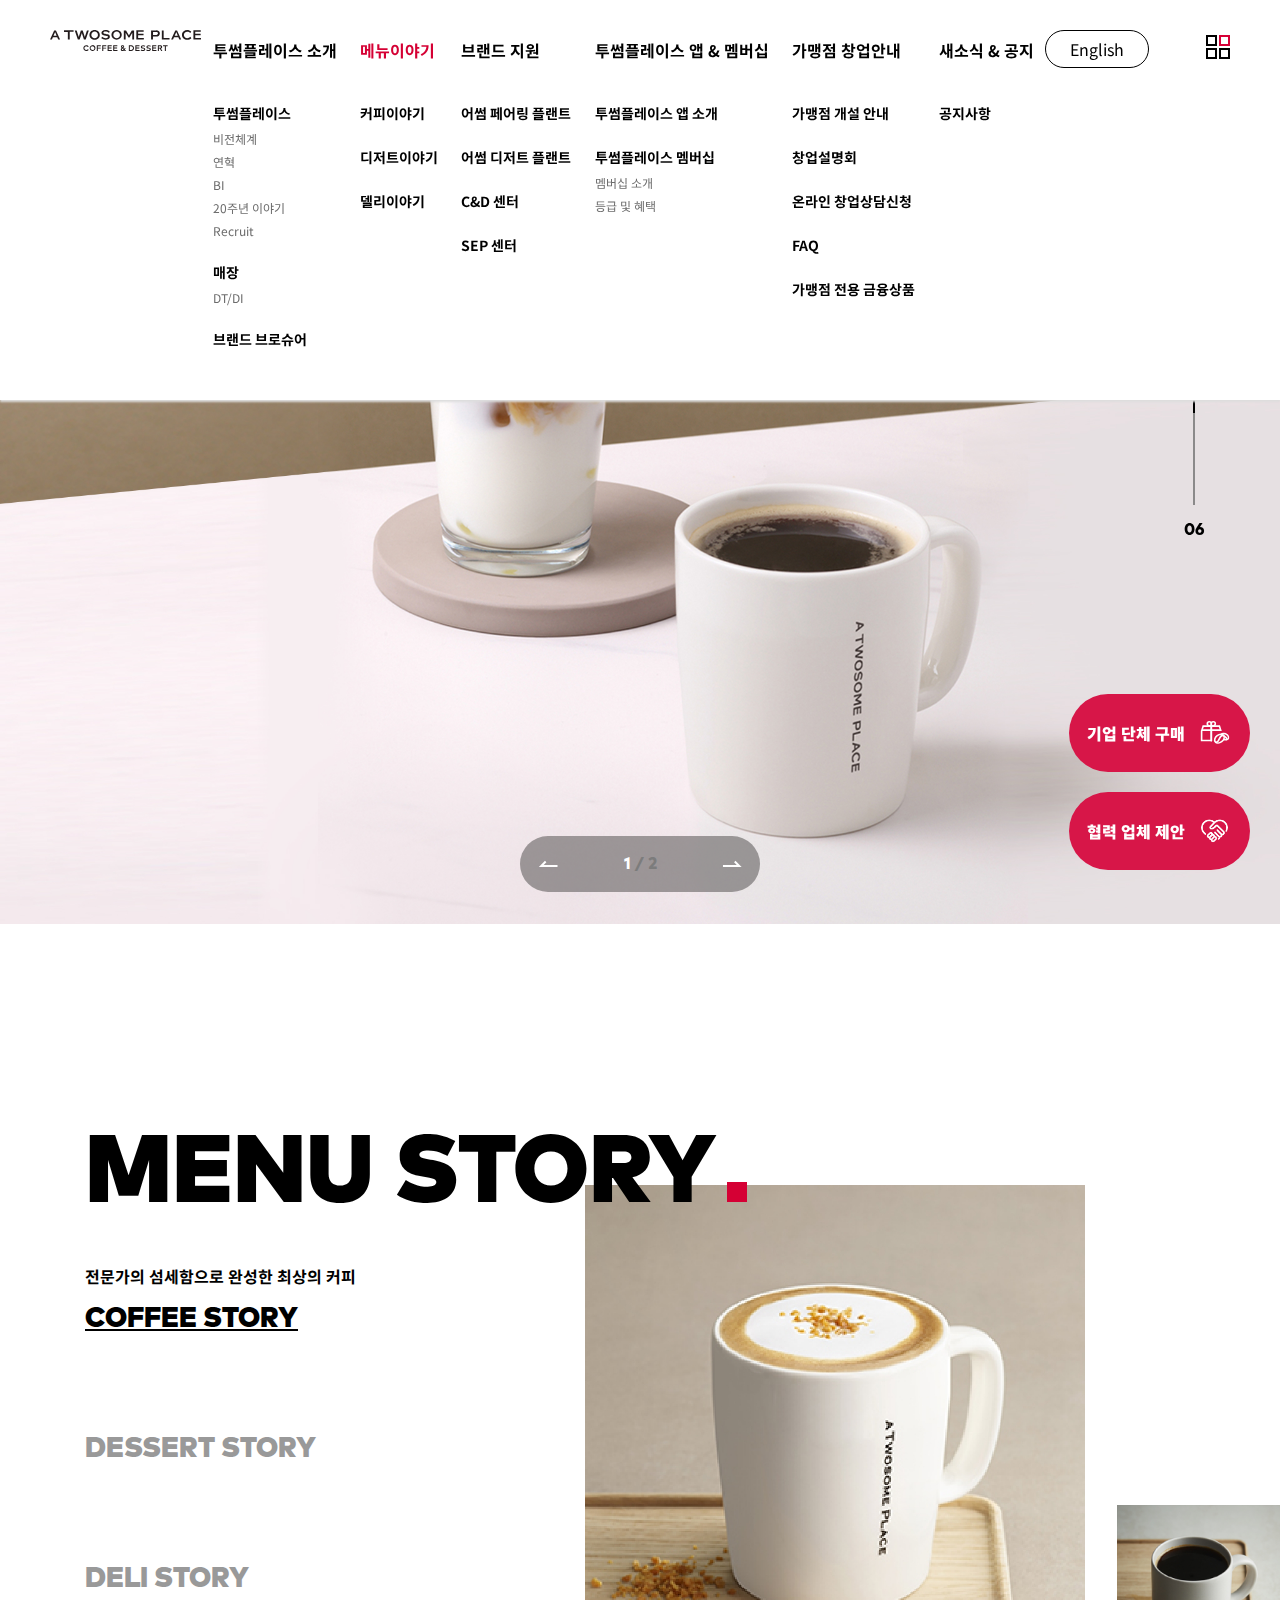
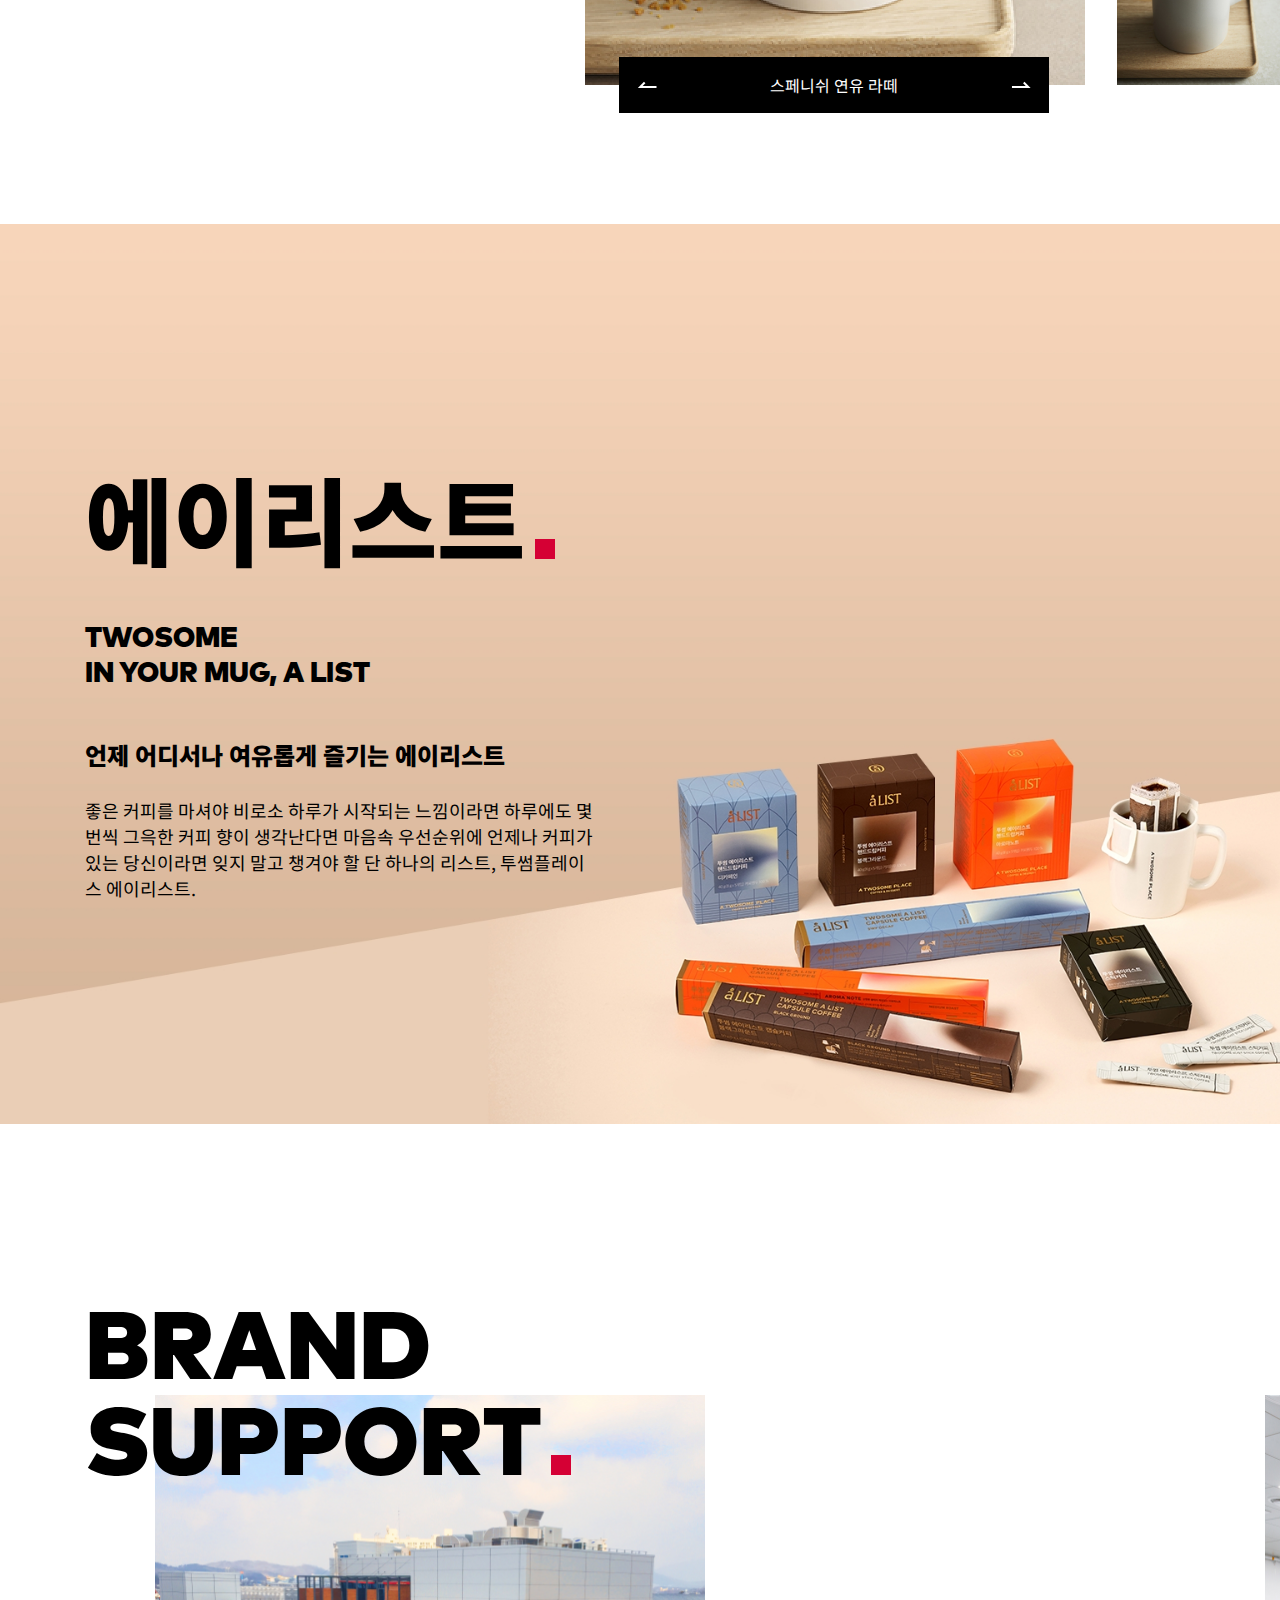
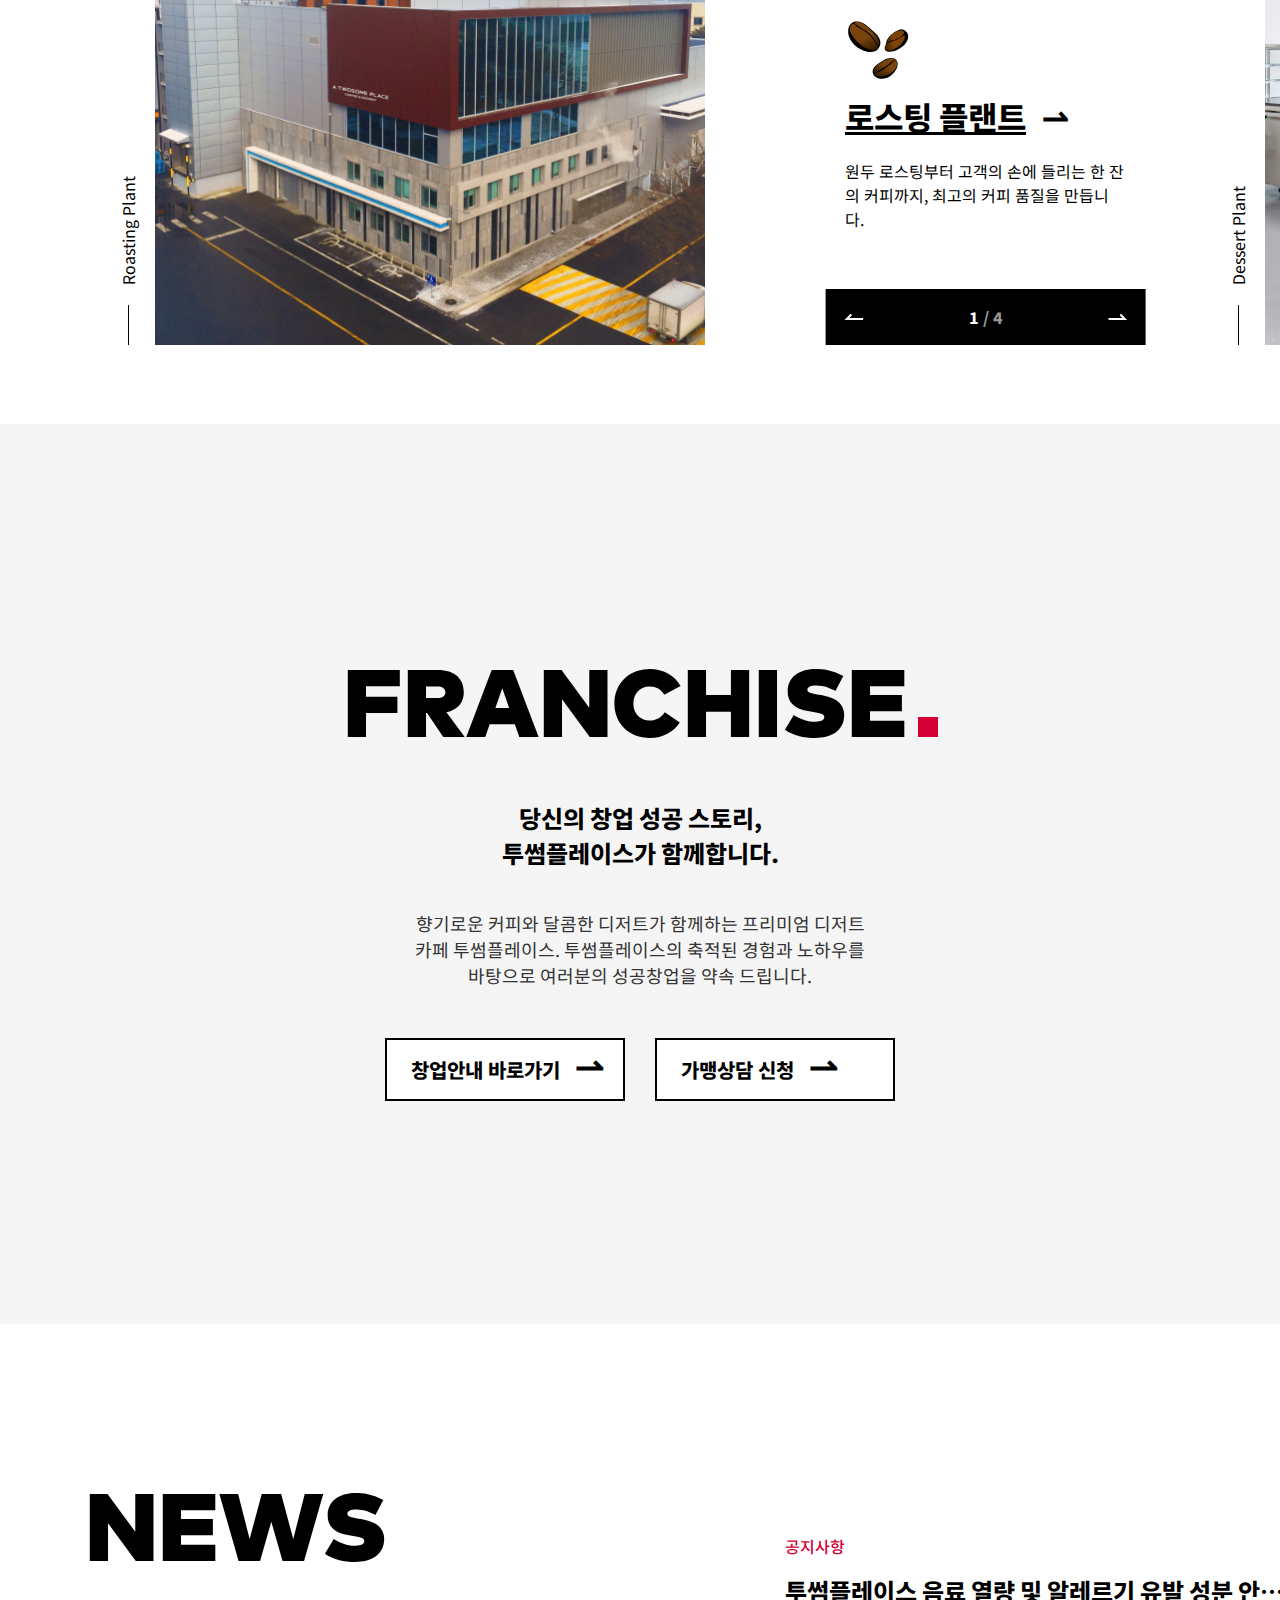
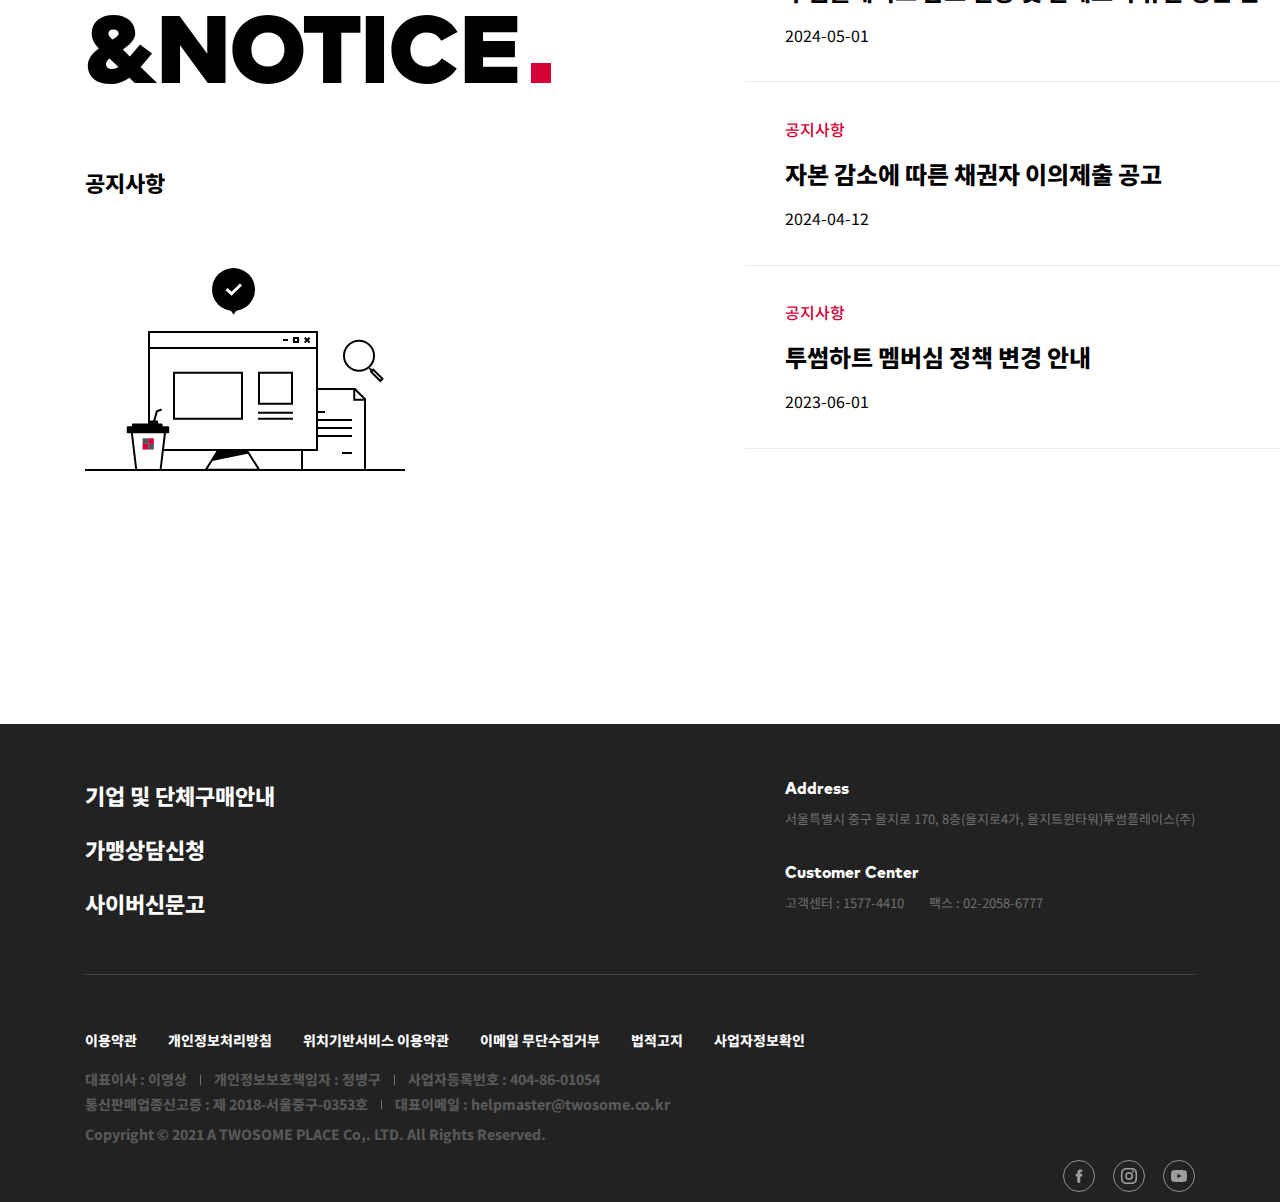
==== commit 556029f4: "commit check" ====
--- a/index.html
+++ b/index.html
@@ -15,6 +15,9 @@
     <script src="./js/index.js"></script>
 </head> 
 <body>
+    <a href="#">commit check</a>
+
+
     <!-- sliding section ui (한바닥씩 넘어가는 페이지)-->
     <div class="sliding_viewer">
         <div class="state cur_slide">01</div>
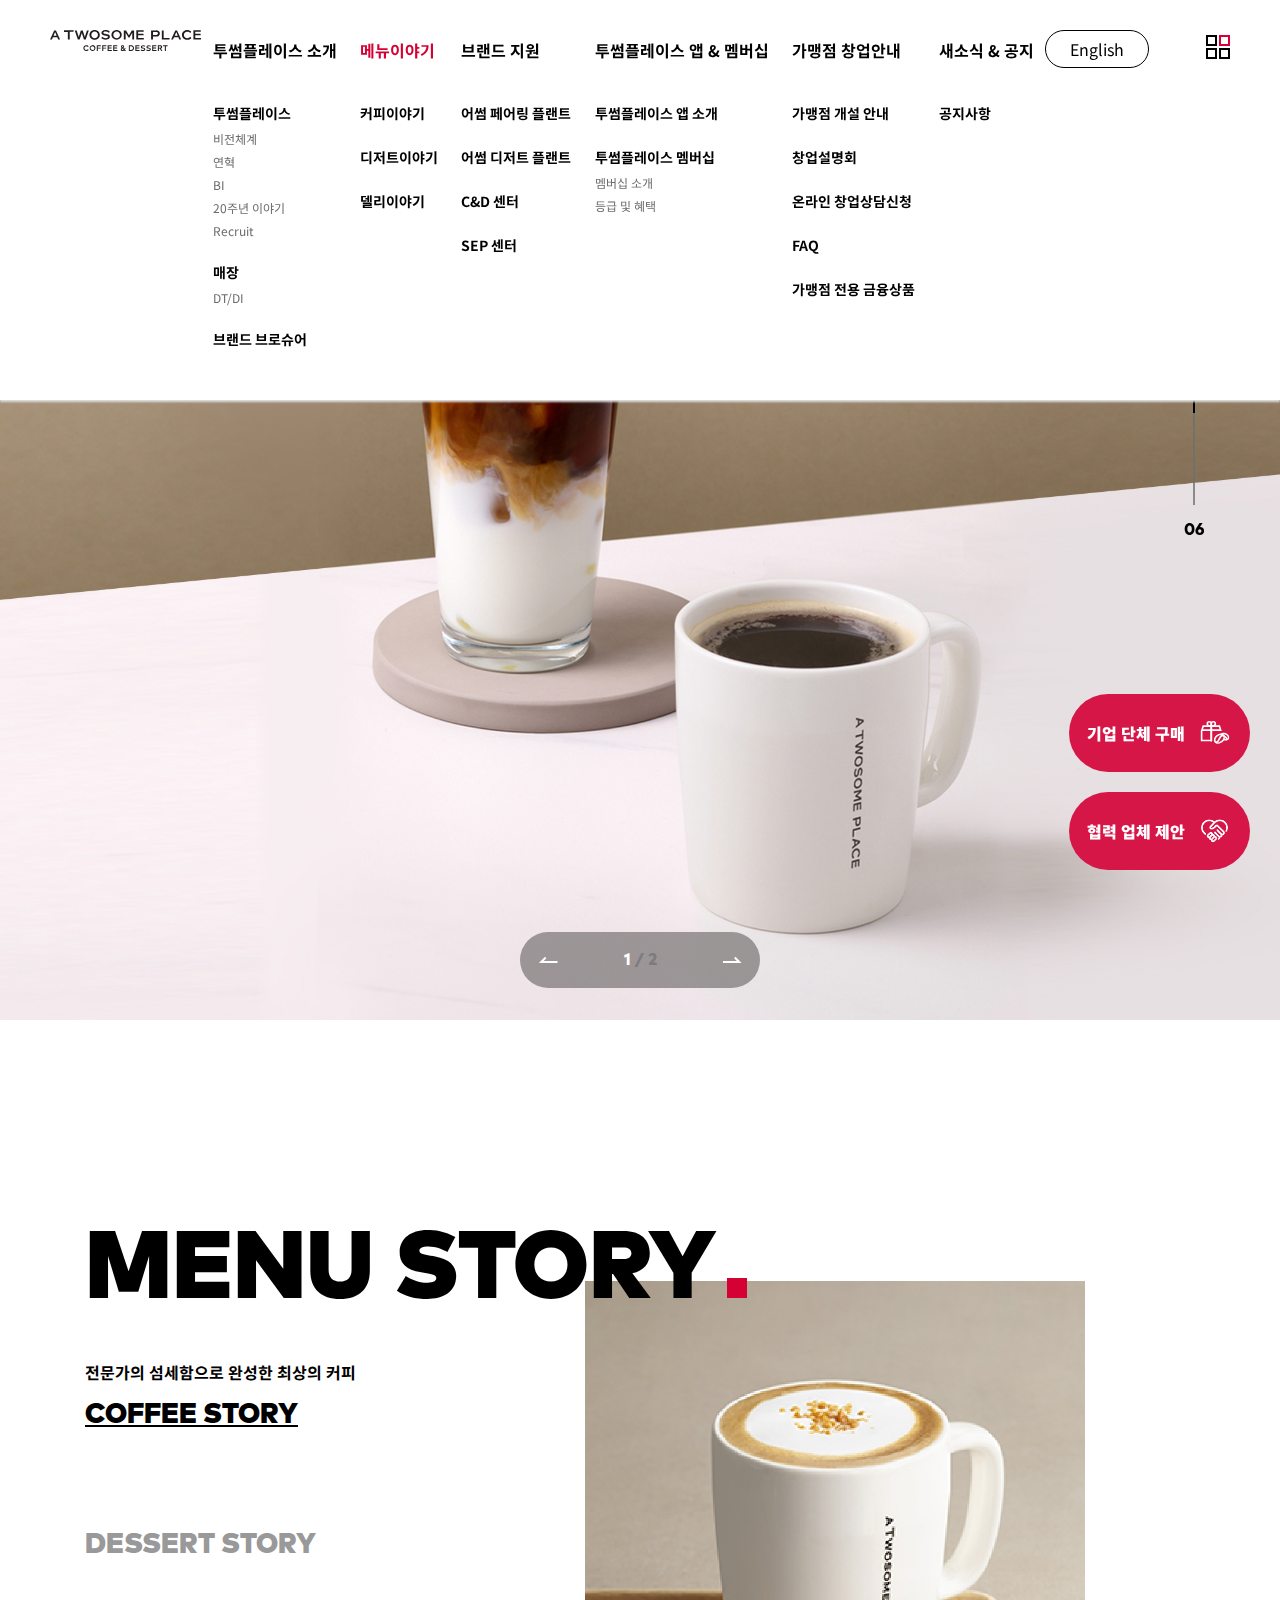
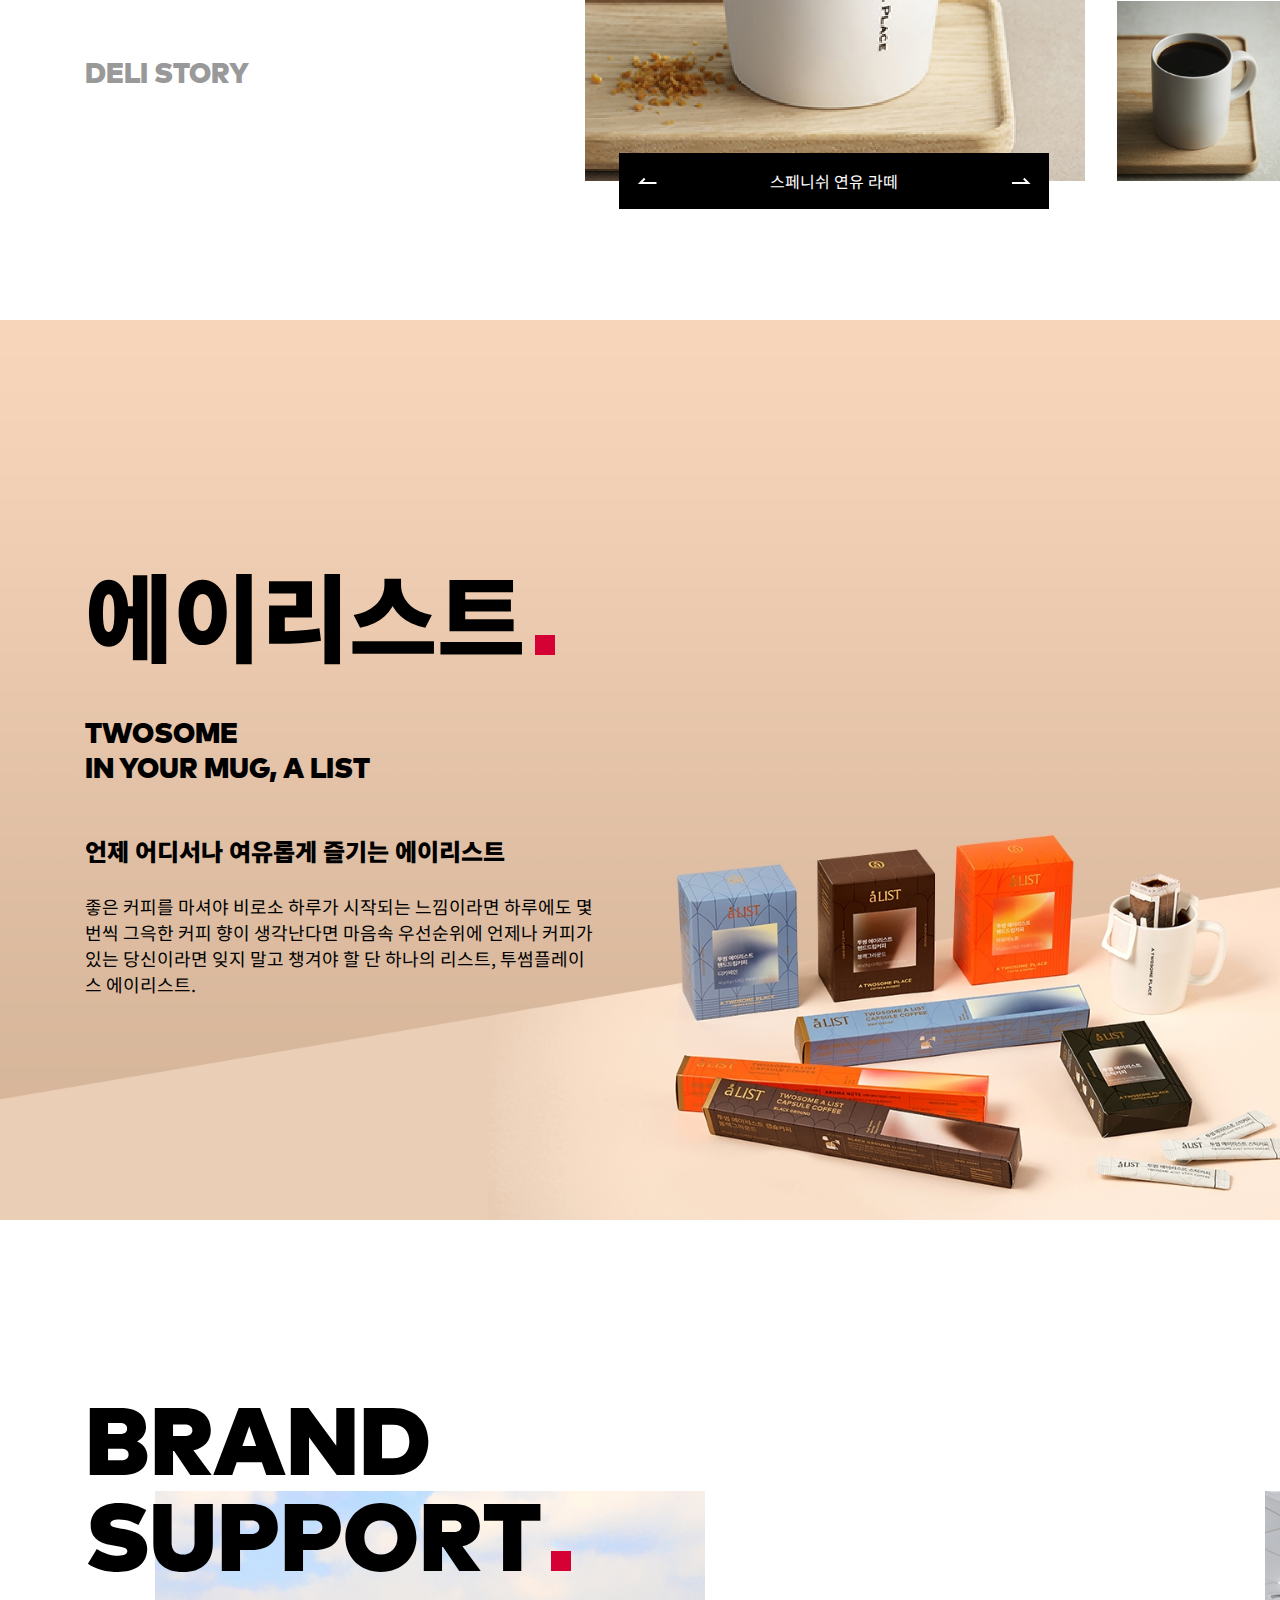
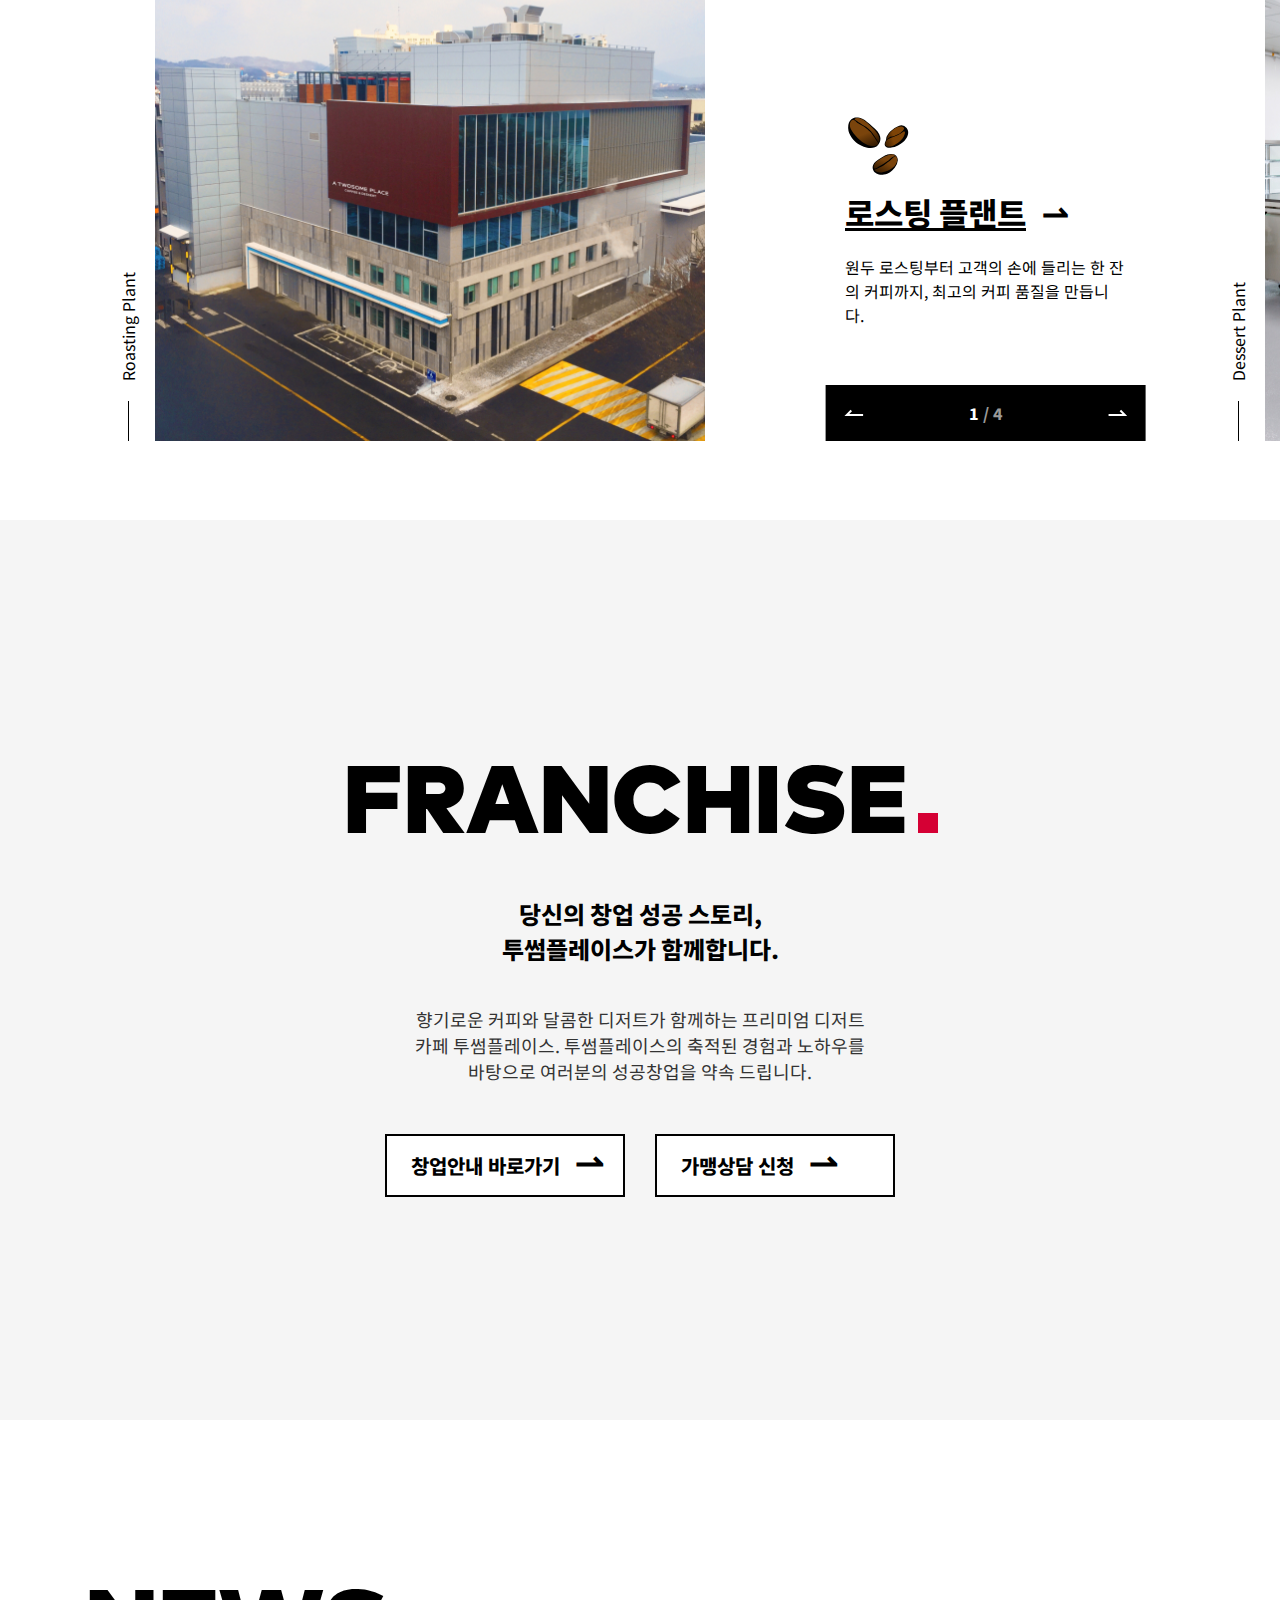
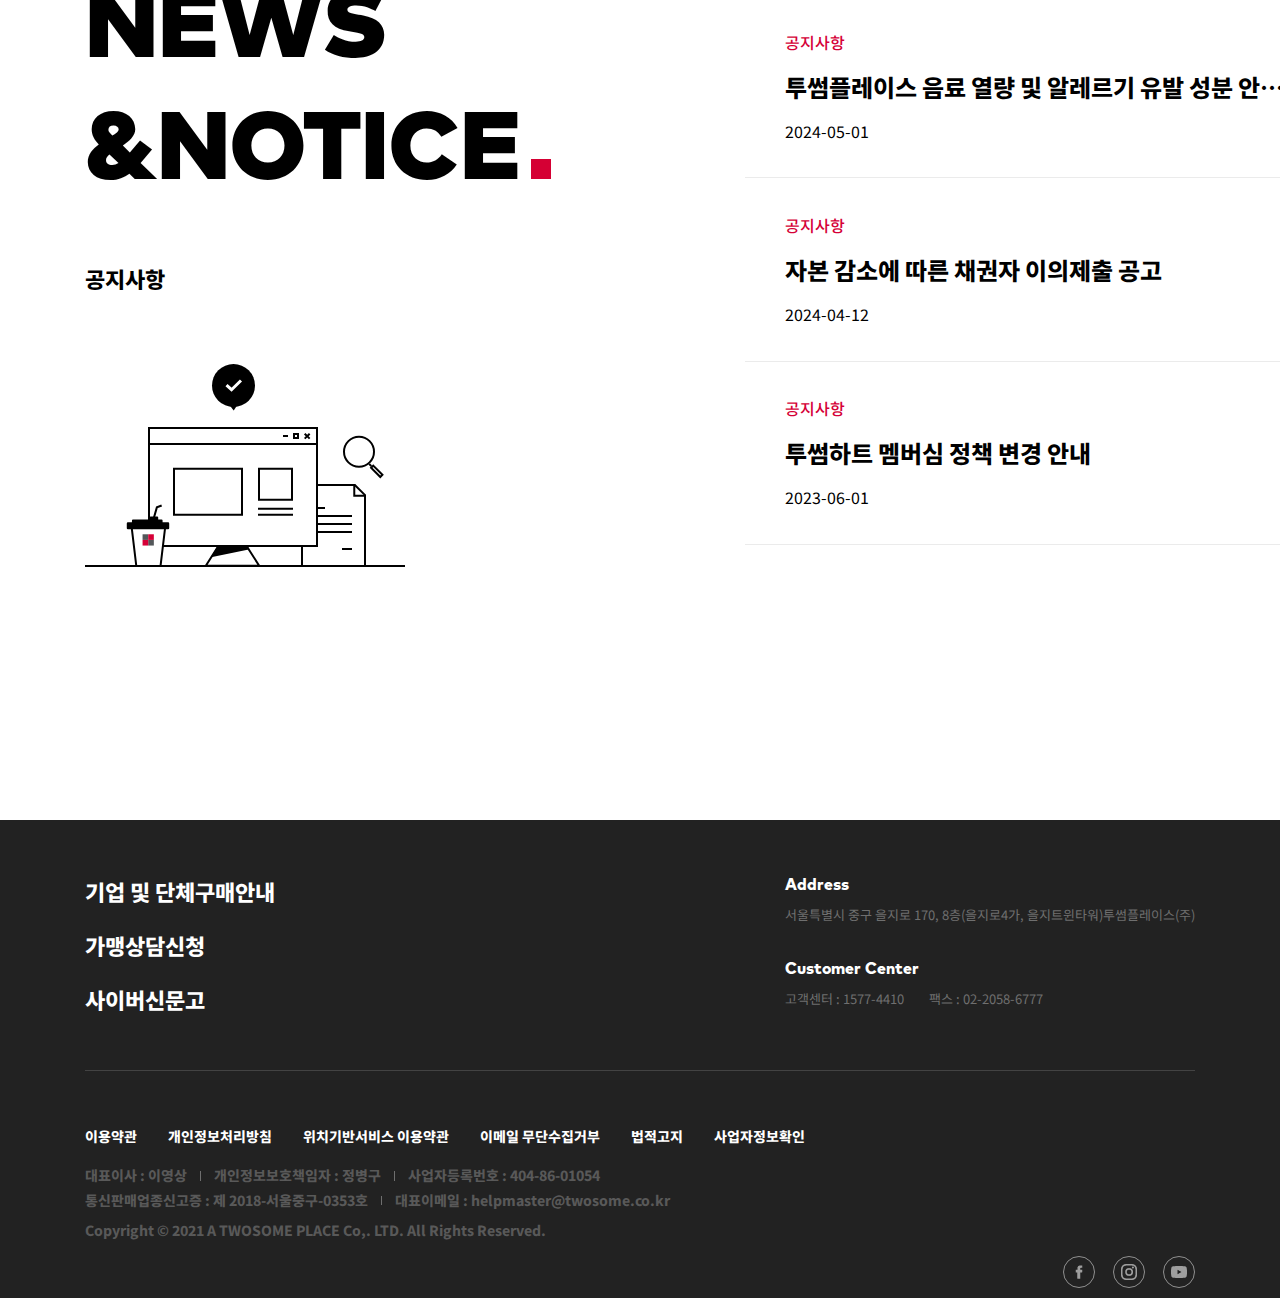
==== commit ff87ae88: "스위칭" ====
--- a/index.html
+++ b/index.html
@@ -15,9 +15,11 @@
     <script src="./js/index.js"></script>
 </head> 
 <body>
-    <a href="#">commit check</a>
-
-
+    <p>switch twosome_mj</p>
+    <p>switch twosome_mj</p>
+    <p>switch twosome_mj</p>
+    <p>switch twosome_mj</p>
+    <p>switch twosome_mj</p>
     <!-- sliding section ui (한바닥씩 넘어가는 페이지)-->
     <div class="sliding_viewer">
         <div class="state cur_slide">01</div>
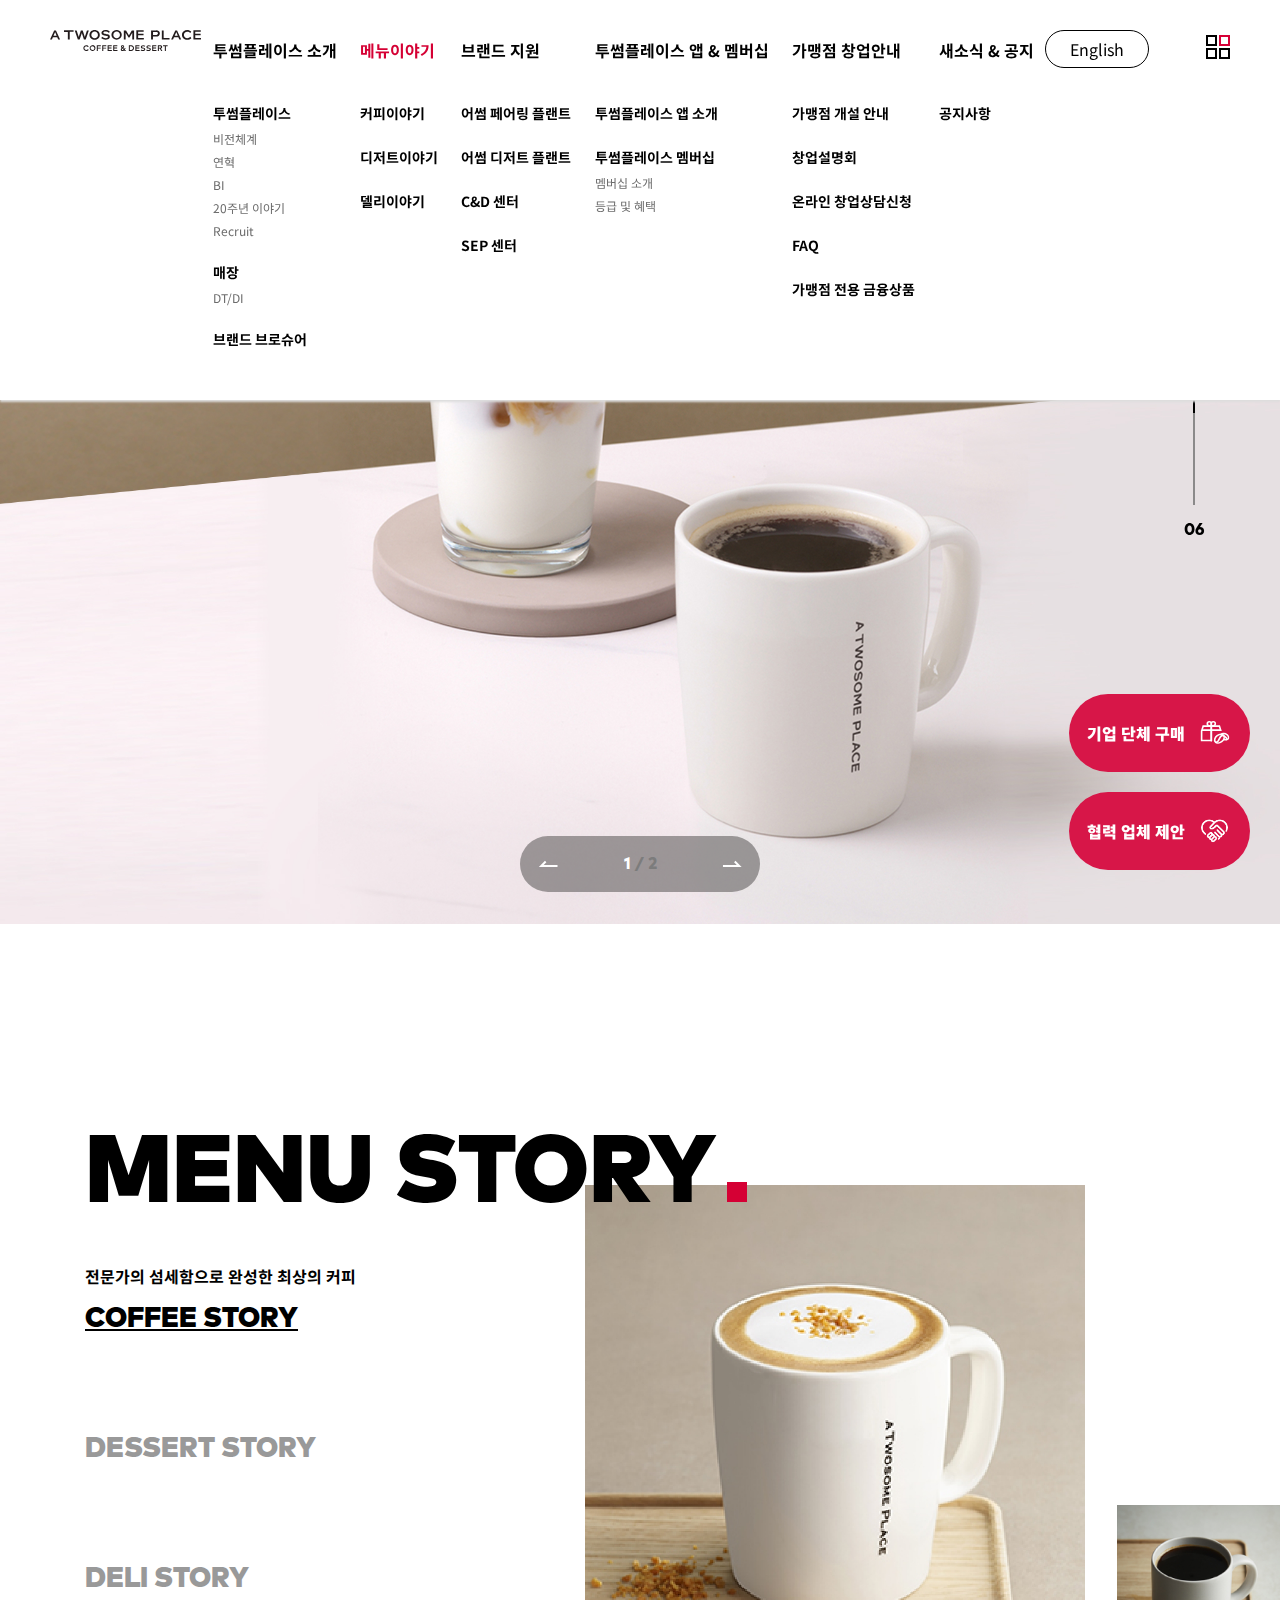
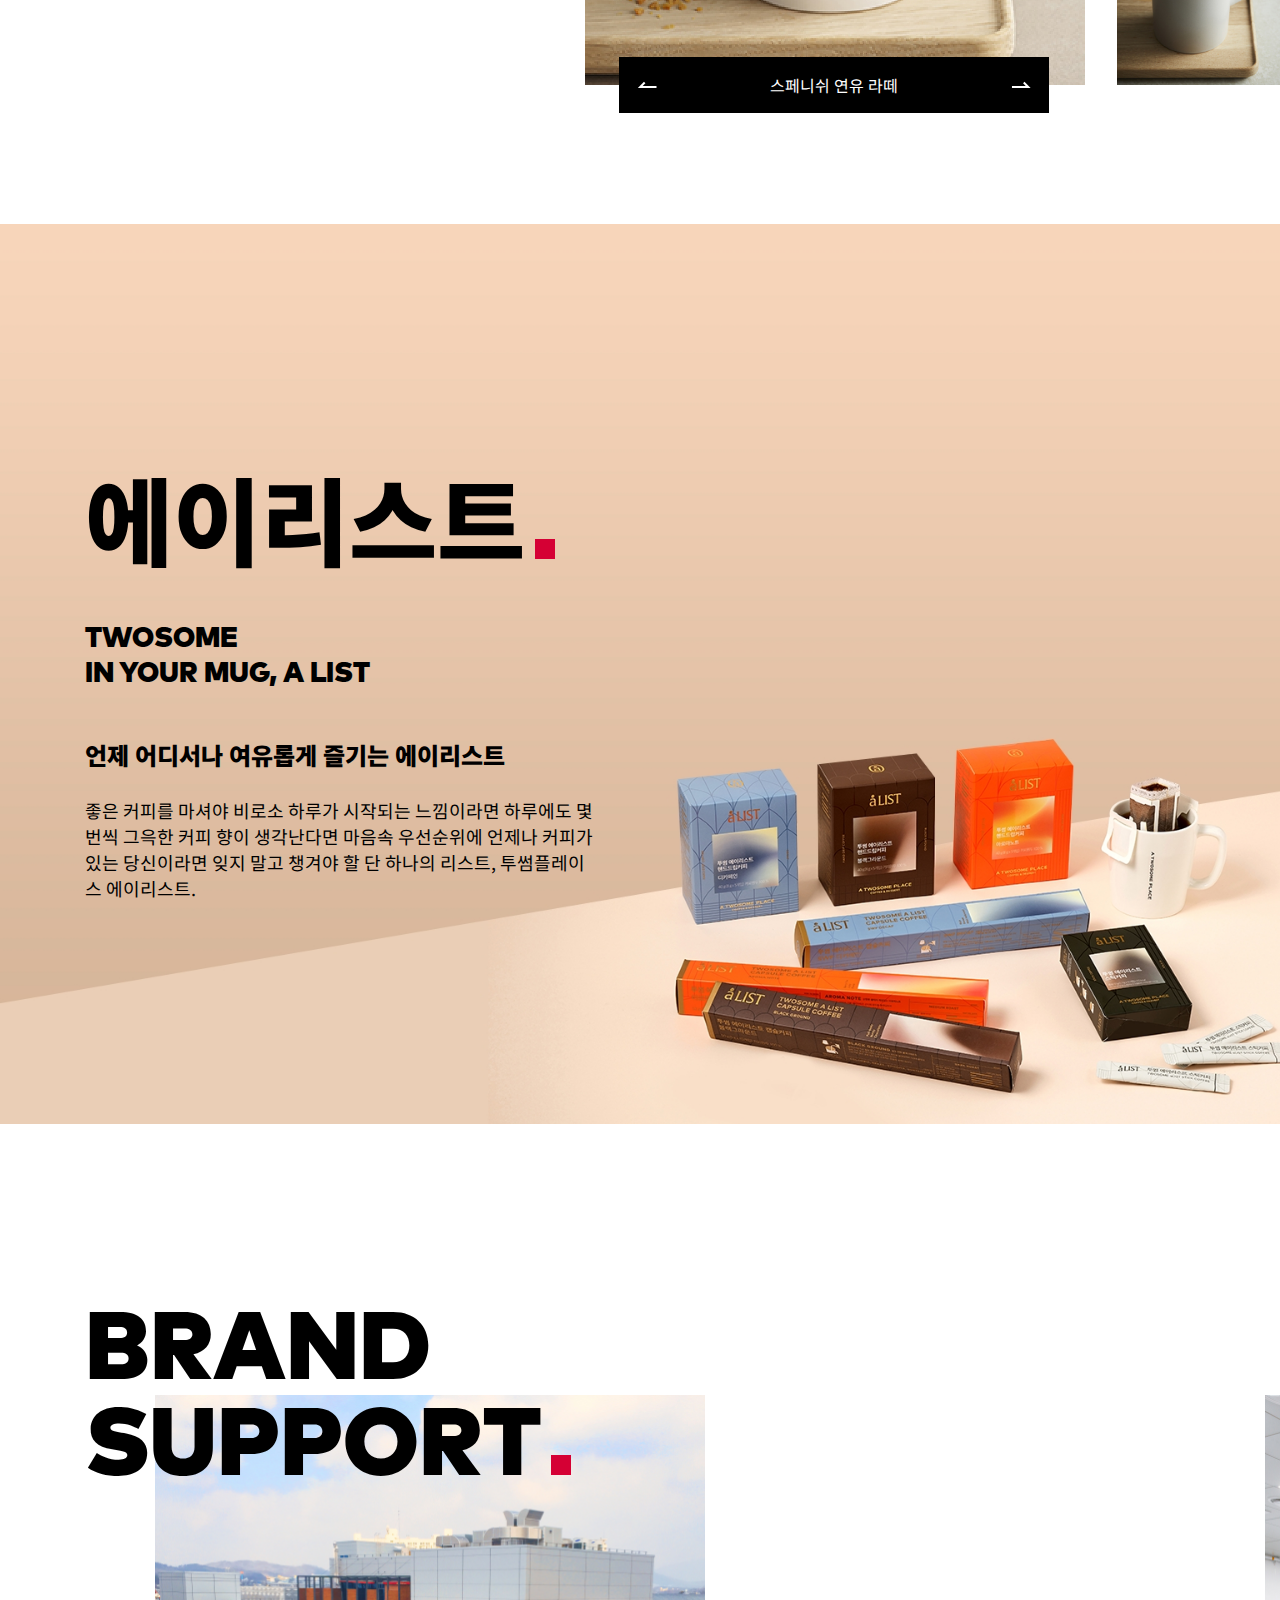
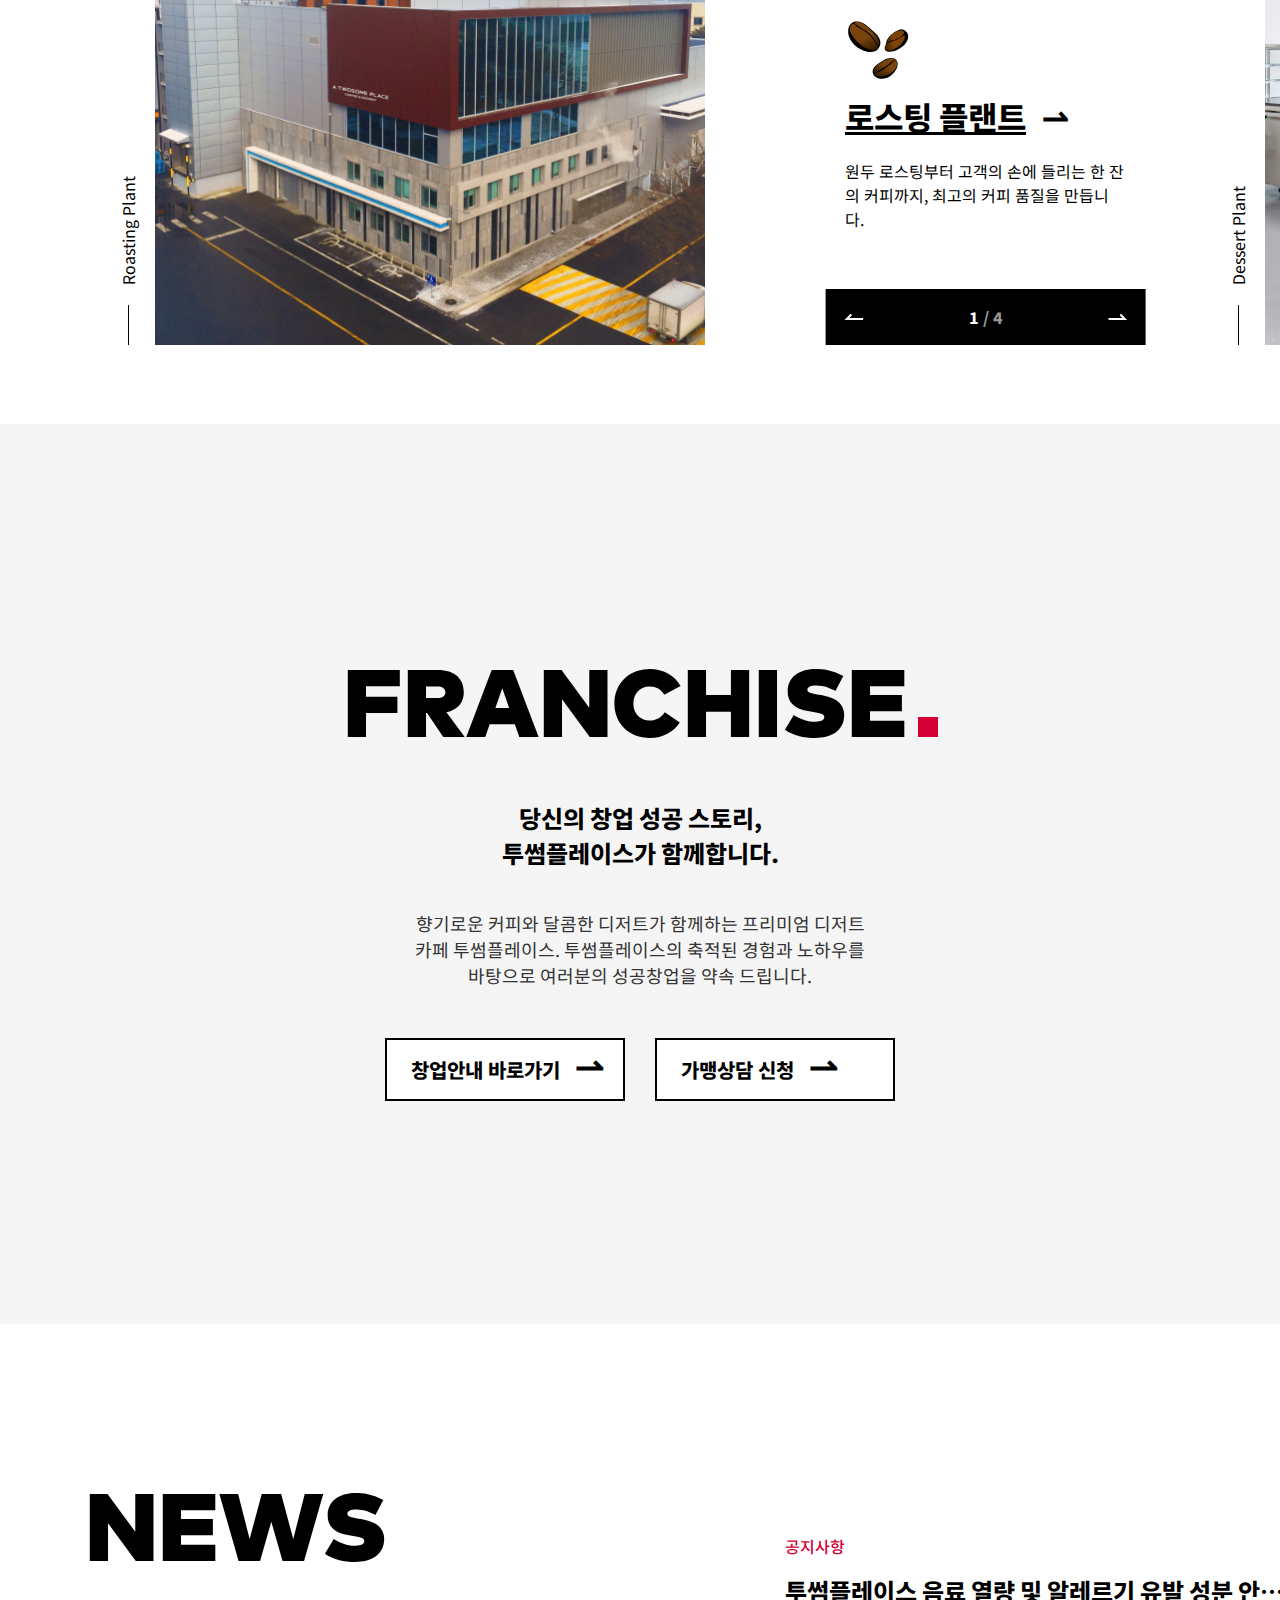
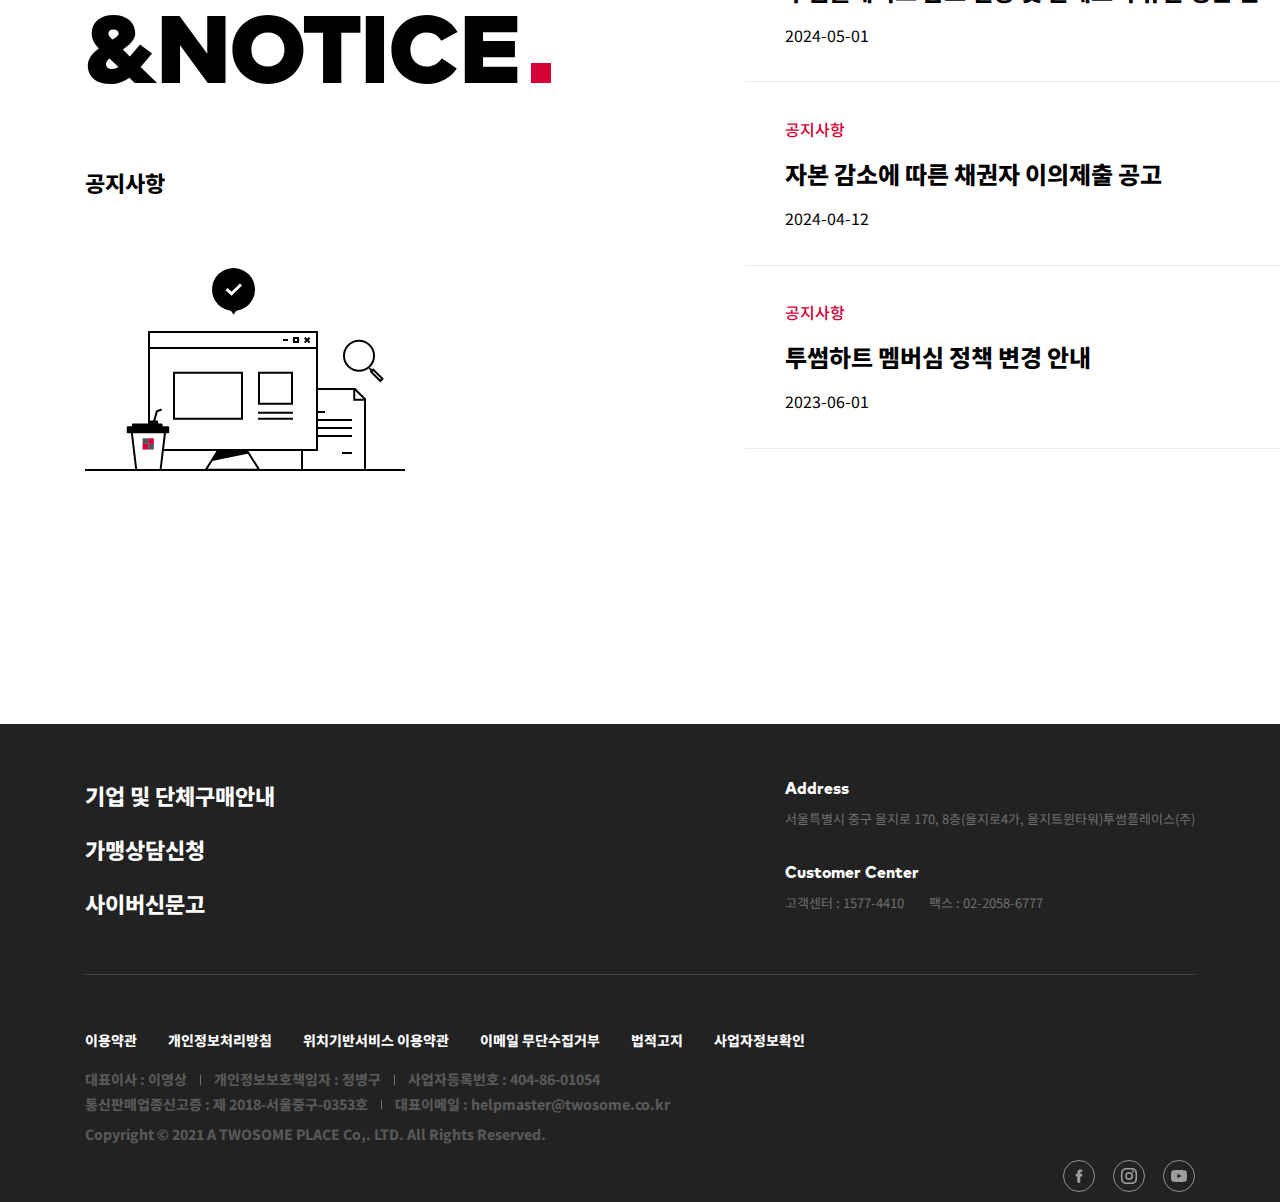
==== commit 22c34a9c: "create new branch" ====
--- a/index.html
+++ b/index.html
@@ -15,11 +15,8 @@
     <script src="./js/index.js"></script>
 </head> 
 <body>
-    <p>switch twosome_mj</p>
-    <p>switch twosome_mj</p>
-    <p>switch twosome_mj</p>
-    <p>switch twosome_mj</p>
-    <p>switch twosome_mj</p>
+    <p>i am a king</p>
+
     <!-- sliding section ui (한바닥씩 넘어가는 페이지)-->
     <div class="sliding_viewer">
         <div class="state cur_slide">01</div>
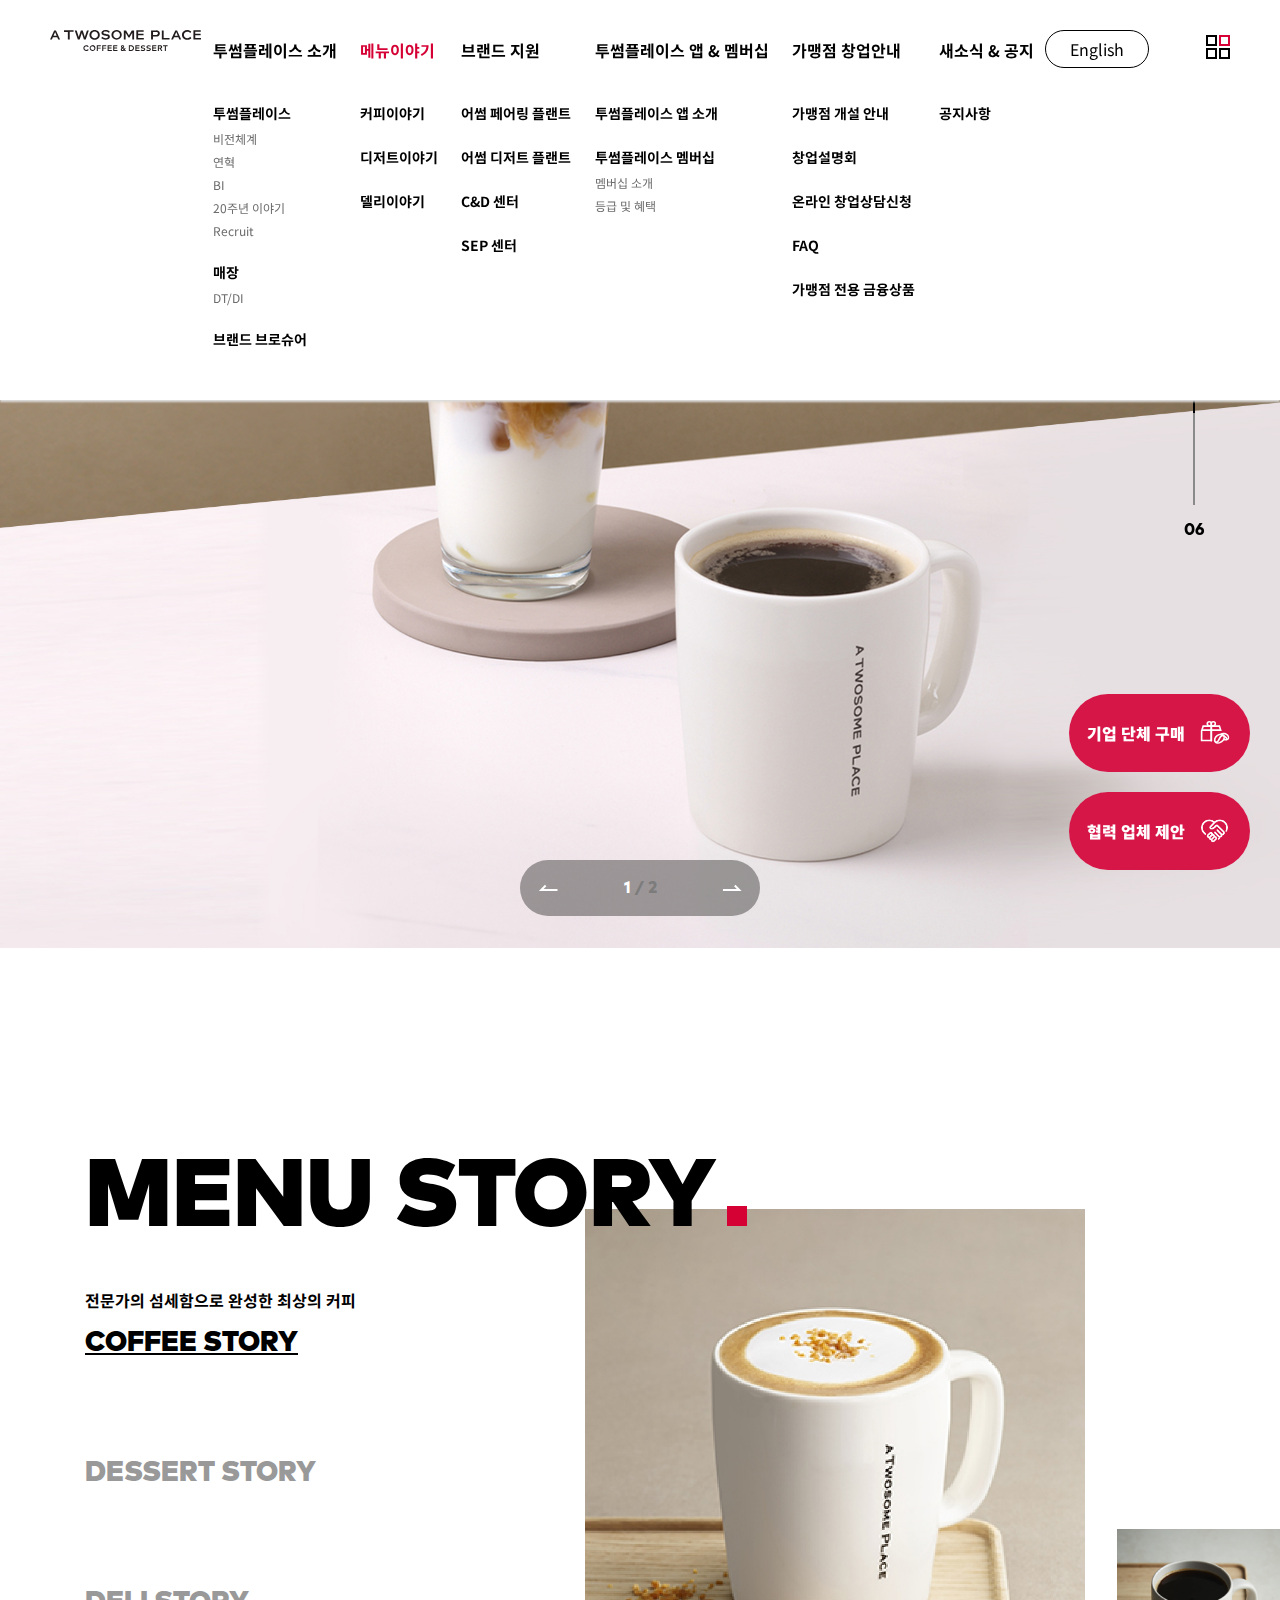
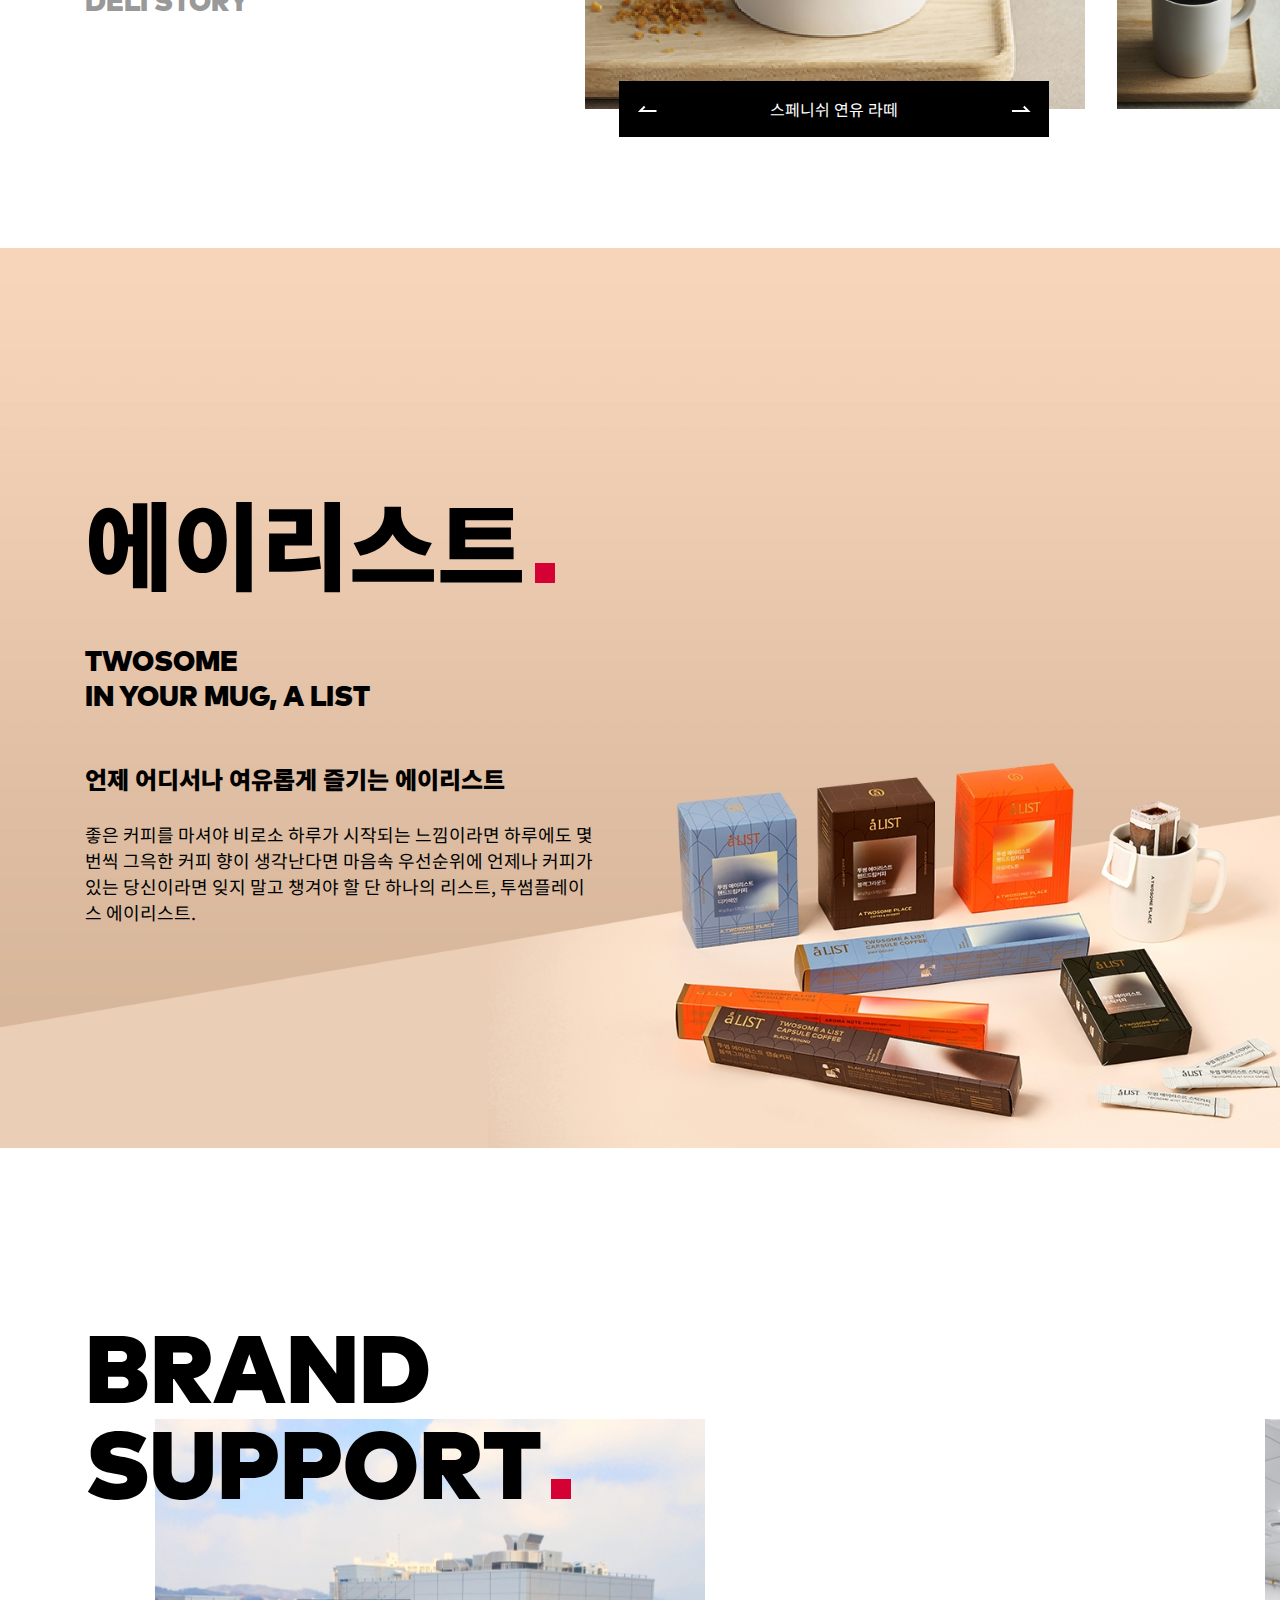
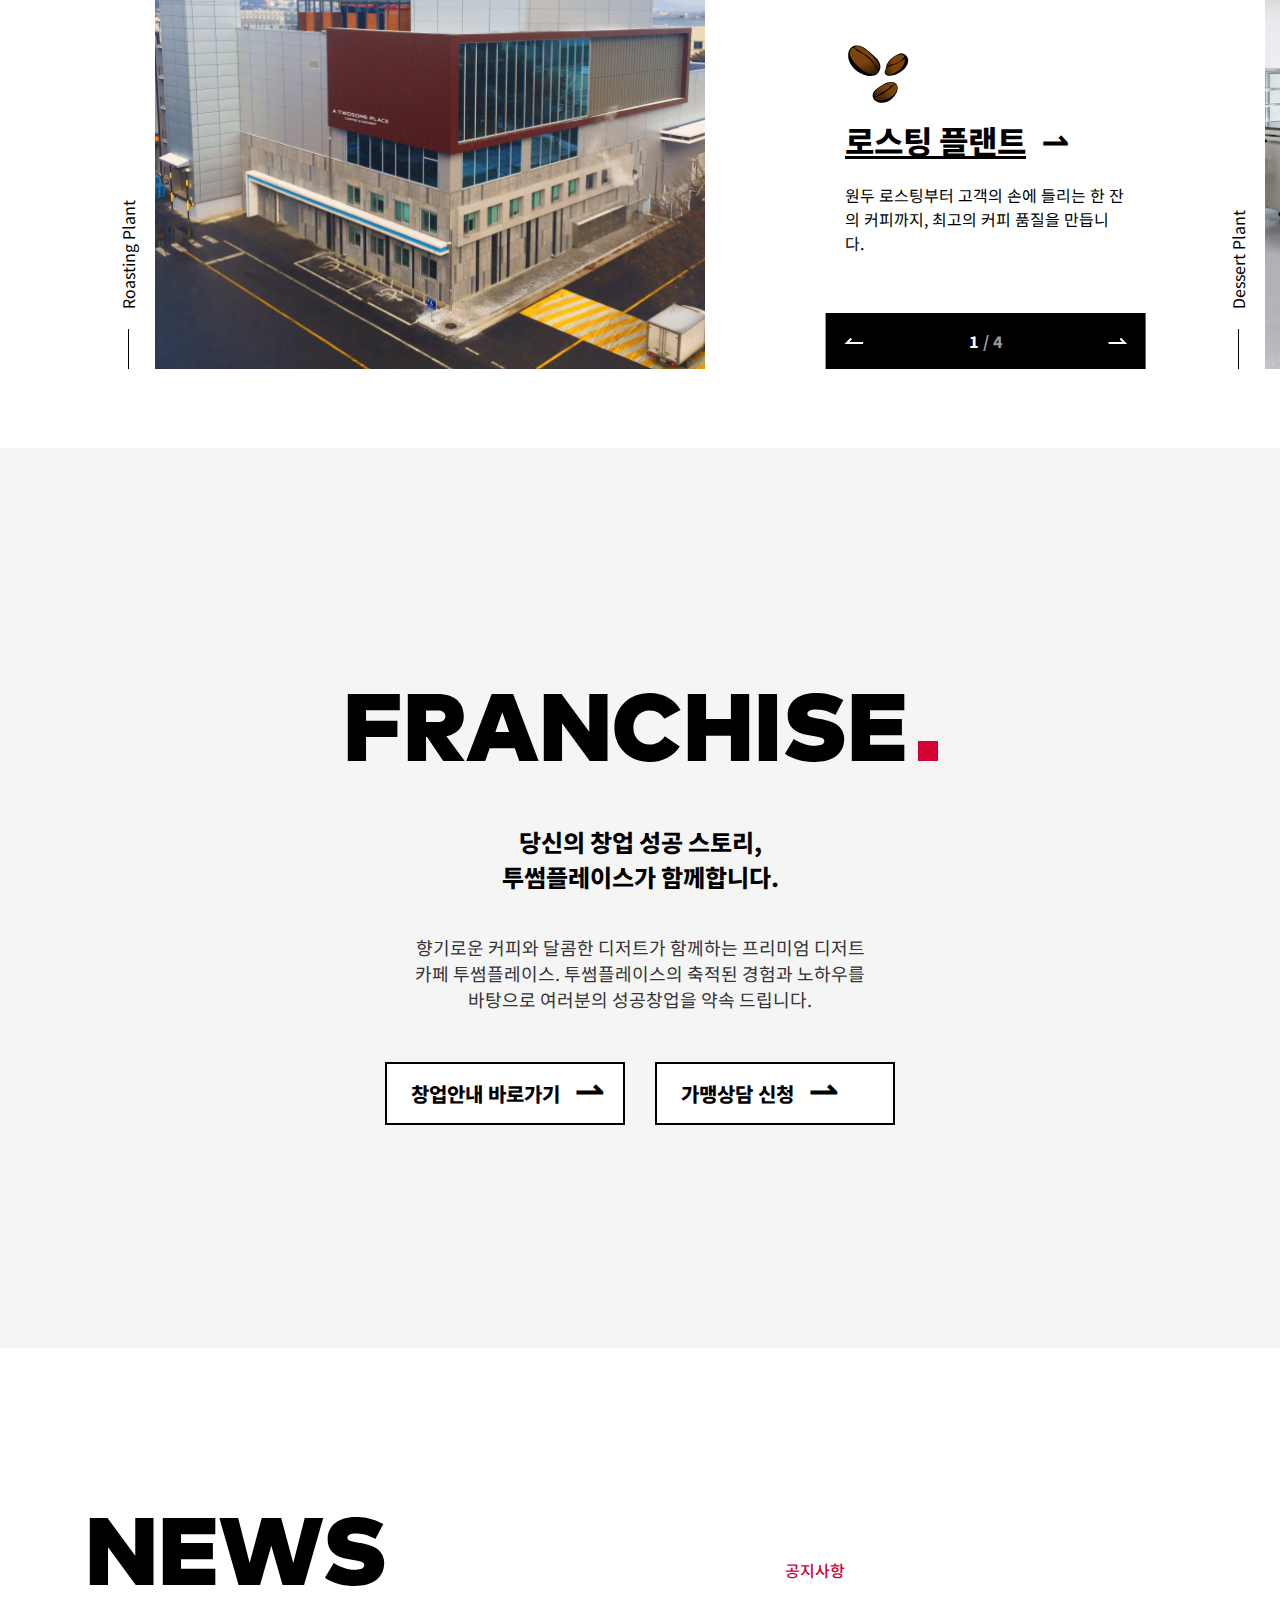
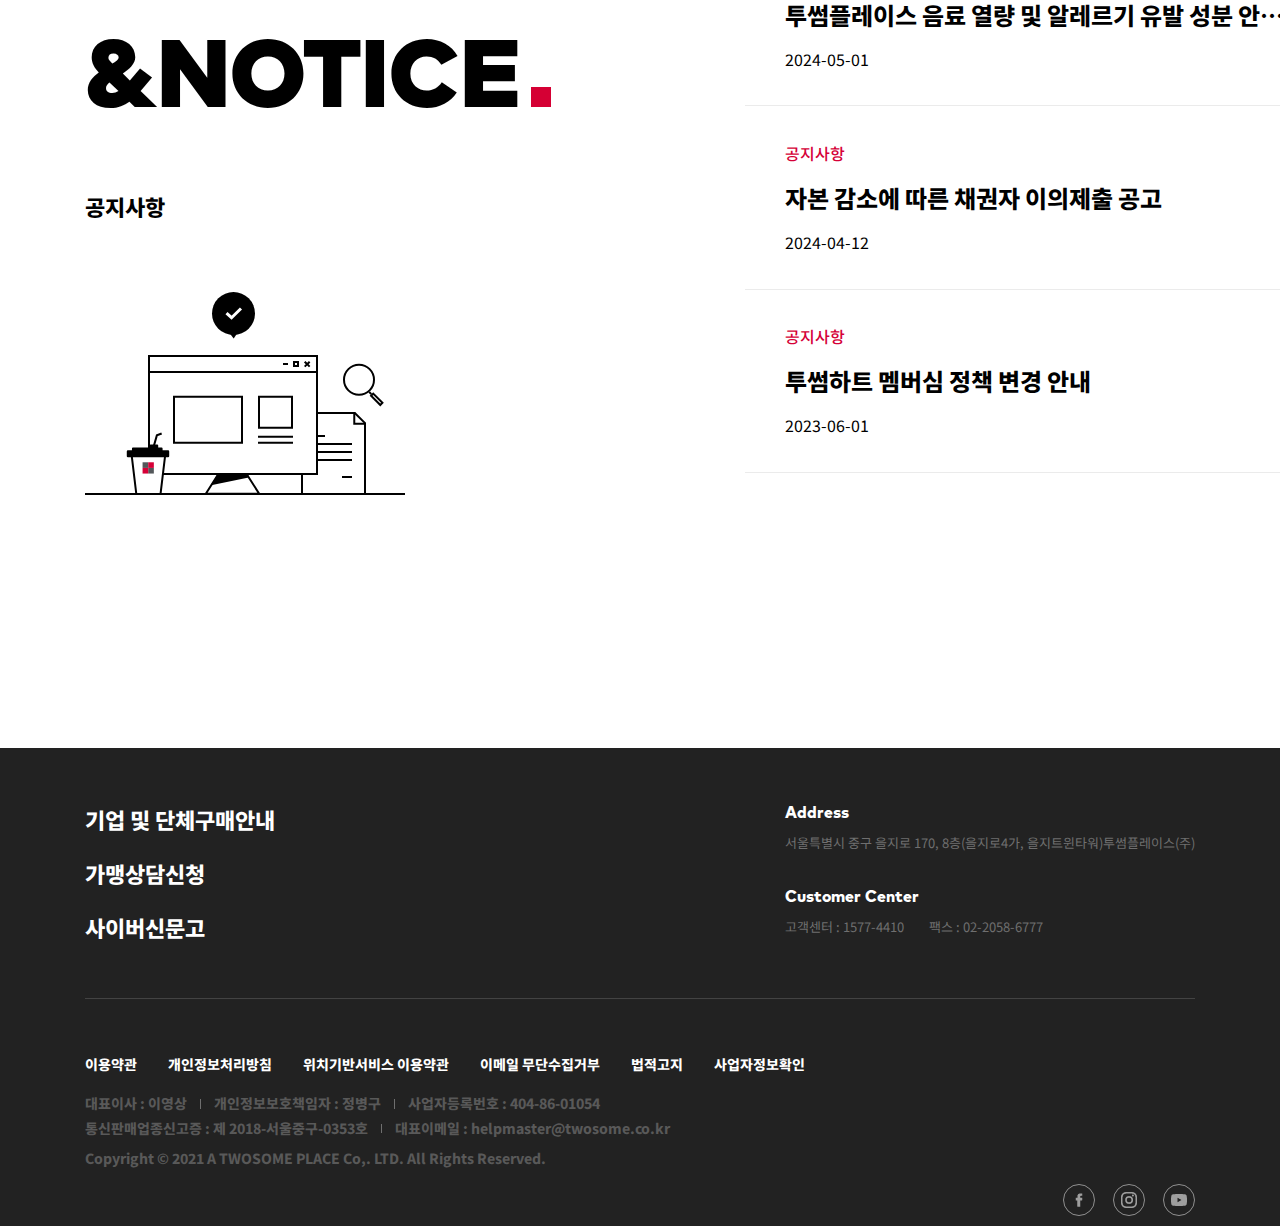
==== commit 951eba60: "create new_branch" ====
--- a/index.html
+++ b/index.html
@@ -15,7 +15,7 @@
     <script src="./js/index.js"></script>
 </head> 
 <body>
-    <p>i am a king</p>
+    <p>i am a king</p>ddddd
 
     <!-- sliding section ui (한바닥씩 넘어가는 페이지)-->
     <div class="sliding_viewer">
